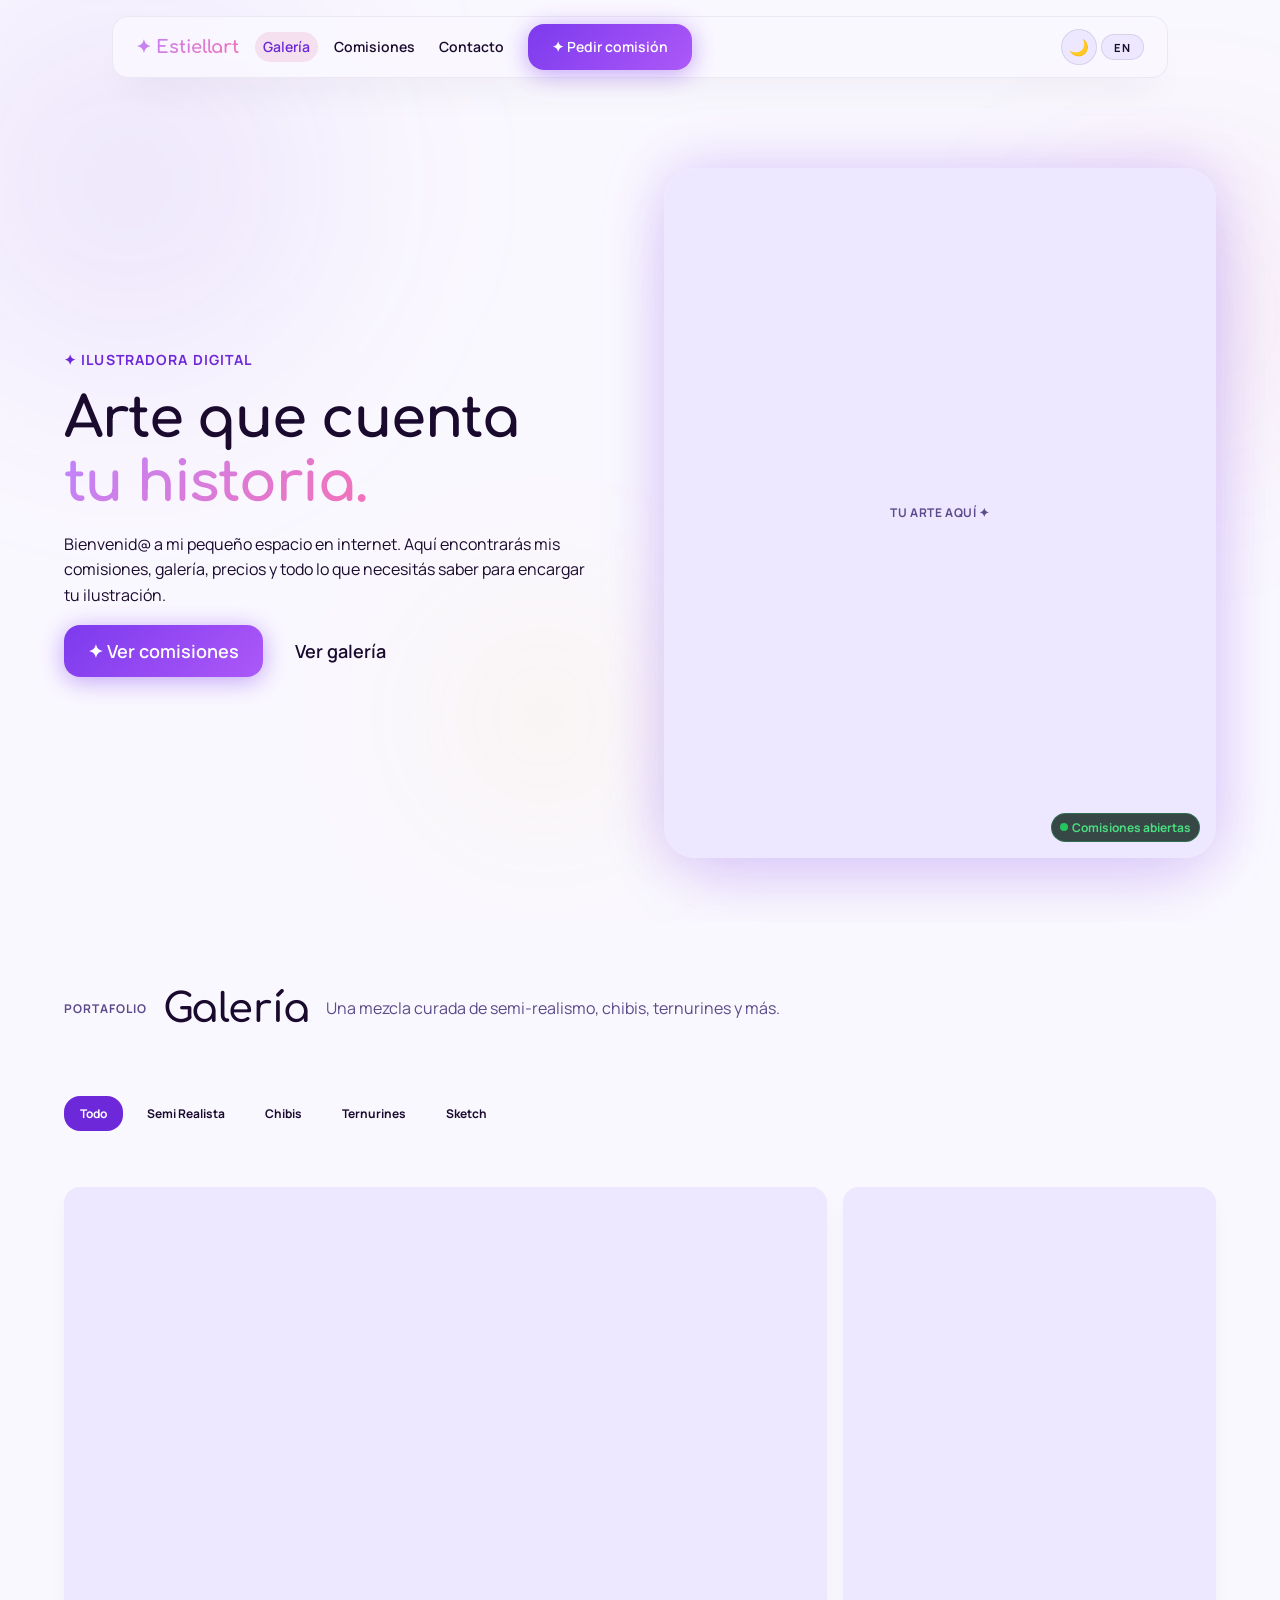
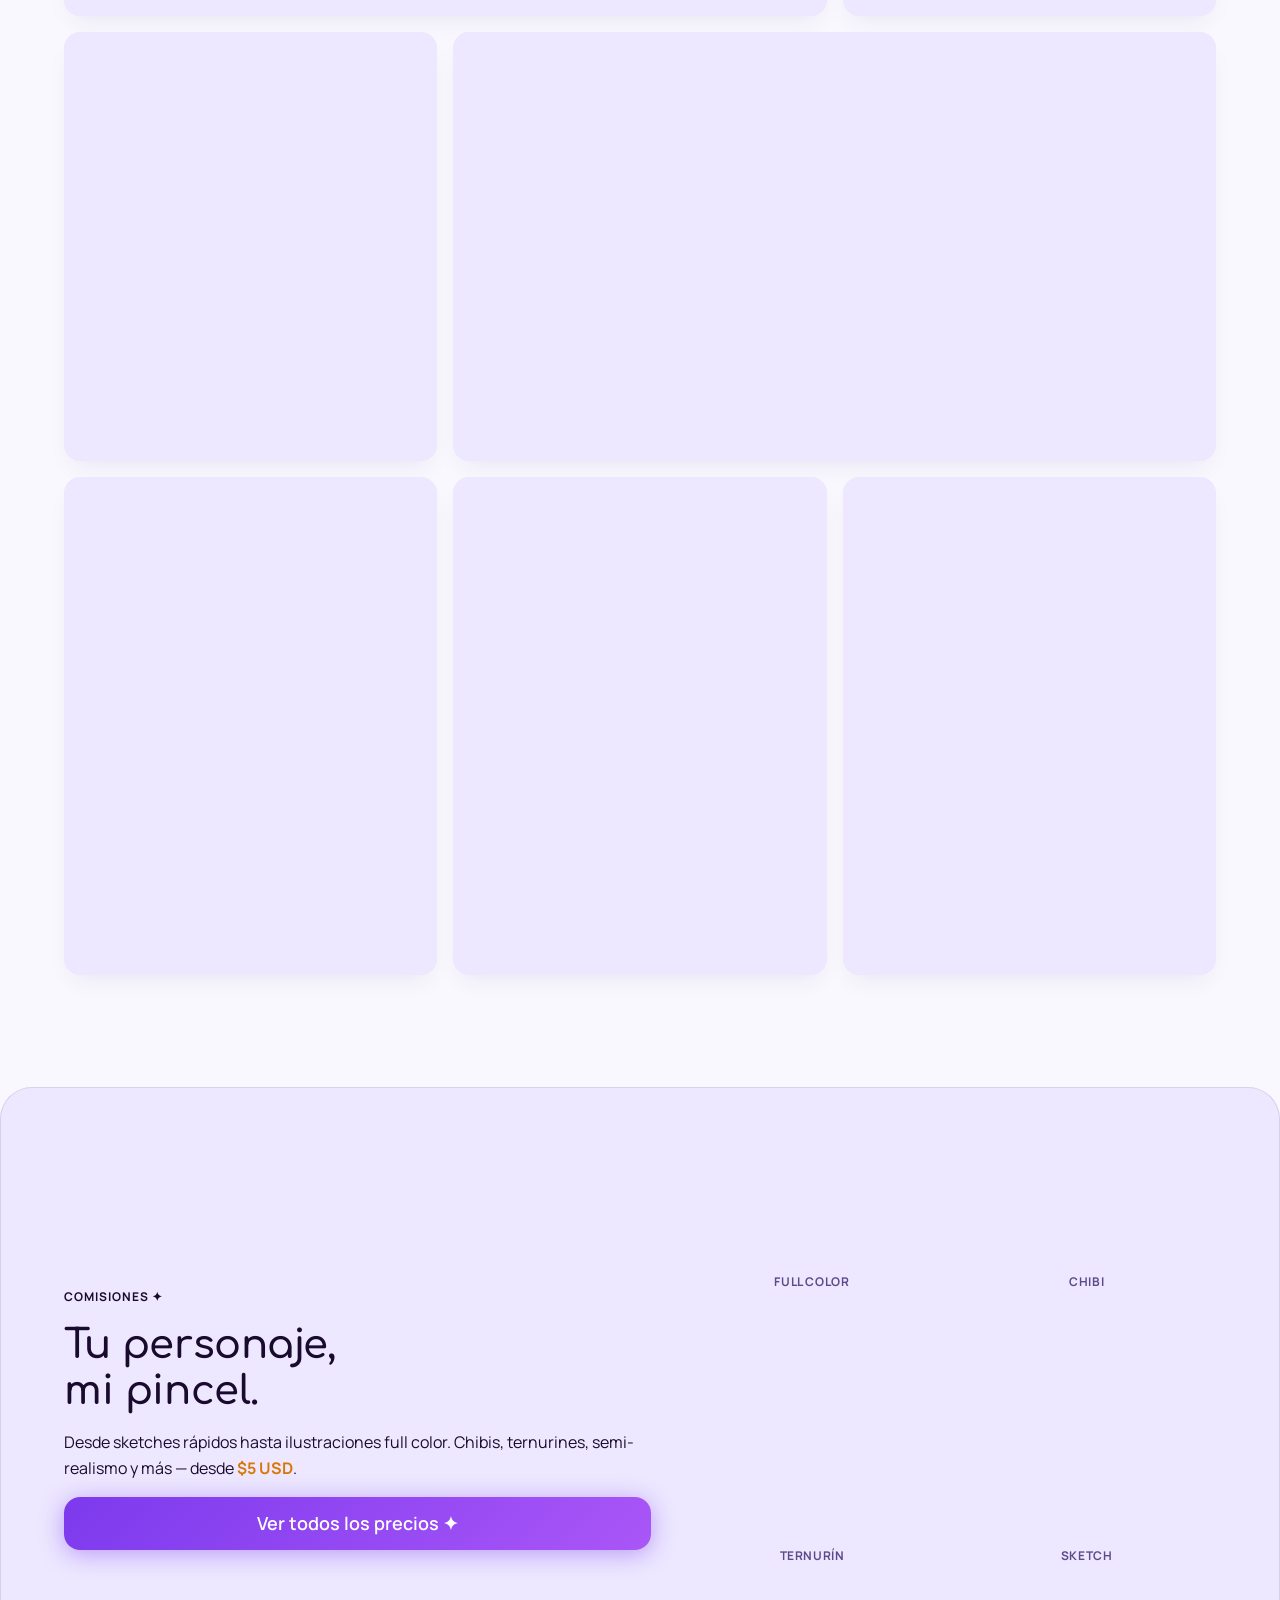
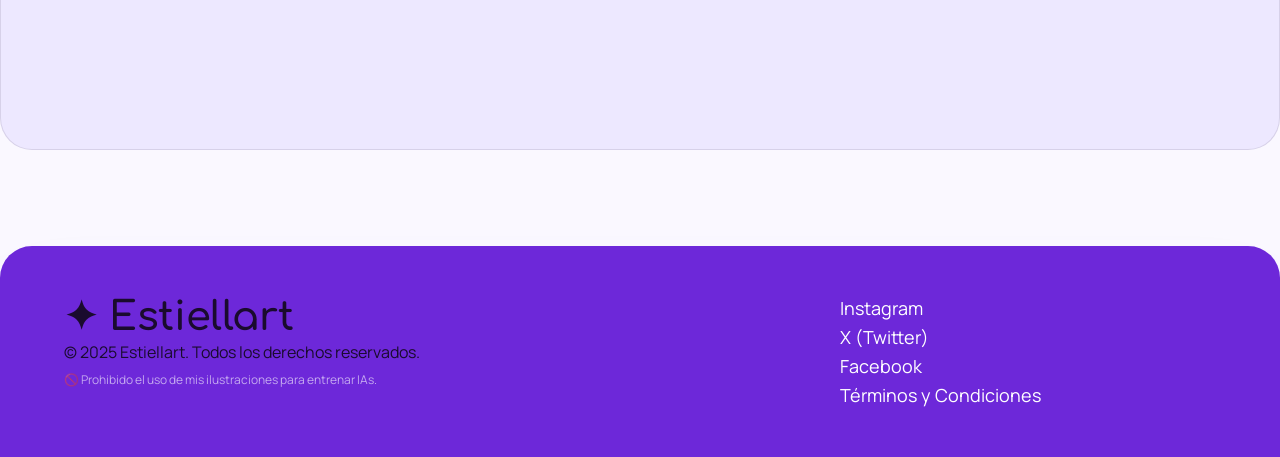
==== index.html @ 08a87c0f "feat: initial commit - Estiellart portfolio - Dark mode / Light mode con localStorage + prefers-colo" ====
<!DOCTYPE html>
<html lang="es">
  <head>
    <meta charset="UTF-8" />
    <meta name="viewport" content="width=device-width, initial-scale=1.0" />
    <title>Estiellart | Ilustradora Digital</title>
    <meta name="description" content="Bienvenid@ al espacio de Estiellart — ilustradora digital especializada en arte de personajes, chibis, ternurines y más. Comisiones abiertas." />

    <!-- Anti-flash: aplica el tema guardado antes de que cargue el CSS -->
    <script>
      (function () {
        var t = localStorage.getItem('estiellart-theme') ||
          (window.matchMedia('(prefers-color-scheme: dark)').matches ? 'dark' : 'light');
        document.documentElement.setAttribute('data-theme', t);
        document.documentElement.style.colorScheme = t;
      })();
    </script>

    <link rel="stylesheet" href="css/variables.css" />
    <link rel="stylesheet" href="css/base.css" />
    <link rel="stylesheet" href="css/layout.css" />
    <link rel="stylesheet" href="css/components.css" />
    <link rel="stylesheet" href="css/animations.css" />

    <script src="js/nav.js" defer></script>
    <script src="js/gallery.js" defer></script>
    <script src="js/main.js" defer></script>
    <script src="js/theme.js" defer></script>
    <script src="js/i18n.js" defer></script>
  </head>
  <body>
    <header>
      <nav class="nav" role="navigation" aria-label="Main navigation">
        <a class="nav__brand" href="index.html">✦ Estiellart</a>

        <div class="nav__links" id="nav-links">
          <a class="nav__link nav__link--active" href="index.html" data-page="gallery">Galería</a>
          <a class="nav__link" href="comisiones.html" data-page="commissions">Comisiones</a>
          <a class="nav__link" href="contacto.html" data-page="contact">Contacto</a>
        </div>

        <a class="nav__cta btn btn--commission" href="comisiones.html" id="nav-commission-cta">
          ✦ Pedir comisión
        </a>

        <div class="nav__controls">
          <button class="nav__icon-btn" id="theme-toggle" title="Toggle theme" type="button">
            <span id="theme-icon">☀️</span>
          </button>
          <button class="nav__lang-btn" id="lang-toggle" title="Switch language" type="button">
            <span id="lang-label">EN</span>
          </button>
        </div>

        <button
          class="nav__toggle"
          type="button"
          aria-label="Abrir menú de navegación"
          aria-expanded="false"
          aria-controls="nav-links"
          id="nav-toggle"
        >
          <span class="material-symbols-outlined" aria-hidden="true">menu</span>
        </button>
      </nav>
    </header>

    <main>
      <!-- =================== HERO =================== -->
      <section class="hero" aria-labelledby="hero-title">
        <!-- Orbes de fondo animados -->
        <div class="orb orb--primary" style="width: 50vw; height: 50vw; top: -15%; left: -15%;"></div>
        <div class="orb orb--secondary" style="width: 35vw; height: 35vw; top: 10%; right: -10%;"></div>
        <div class="orb orb--gold" style="width: 25vw; height: 25vw; bottom: 5%; left: 30%;"></div>

        <div class="container hero__container">
          <article class="hero__content reveal">
            <p class="label hero__eyebrow">✦ Ilustradora Digital</p>
            <h1 class="hero__title" id="hero-title">
              Arte que cuenta<br />
              <span class="hero__title--accent">tu historia.</span>
            </h1>
            <p class="hero__description">
              Bienvenid@ a mi pequeño espacio en internet. Aquí encontrarás
              mis comisiones, galería, precios y todo lo que necesitás saber
              para encargar tu ilustración.
            </p>
            <div class="hero__actions">
              <a class="btn btn--commission" href="comisiones.html" id="hero-commission-btn">
                ✦ Ver comisiones
              </a>
              <a class="btn btn--ghost" href="#gallery">Ver galería</a>
            </div>
          </article>

          <article class="hero__media reveal" aria-label="Arte destacado de Estiellart">
            <div class="hero__image-frame">
              <div class="placeholder hero__image" style="aspect-ratio: 4/5" id="hero-artwork-placeholder">
                <span class="placeholder__text">Tu arte aquí ✦</span>
              </div>
              <div class="hero__badge-status badge badge--open" aria-label="Comisiones abiertas">
                <span class="store-header__status-dot animate-pulse" aria-hidden="true"></span>
                <span id="hero-badge-text">Comisiones abiertas</span>
              </div>
            </div>
          </article>
        </div>
      </section>

      <!-- =================== GALLERY =================== -->
      <section class="gallery reveal" id="gallery" aria-labelledby="gallery-title">
        <div class="container gallery__container">
          <header class="gallery__header">
            <p class="label">Portafolio</p>
            <h2 class="gallery__title" id="gallery-title">Galería</h2>
            <p class="gallery__subtitle">
              Una mezcla curada de semi-realismo, chibis, ternurines y más.
            </p>
          </header>

          <!-- Filtros de categoría -->
          <div class="gallery__filters prints__filters" role="group" aria-label="Filtrar galería">
            <button class="filter-btn filter-btn--active" type="button" data-filter="all" id="filter-all">Todo</button>
            <button class="filter-btn" type="button" data-filter="semi-realista" id="filter-semi">Semi Realista</button>
            <button class="filter-btn" type="button" data-filter="chibi" id="filter-chibi">Chibis</button>
            <button class="filter-btn" type="button" data-filter="ternurines" id="filter-ternurines">Ternurines</button>
            <button class="filter-btn" type="button" data-filter="sketch" id="filter-sketch">Sketch</button>
          </div>

          <div class="gallery__grid" id="gallery-grid">
            <article class="gallery__item gallery__item--large" style="grid-column: span 8" data-category="semi-realista">
              <div class="placeholder gallery__media" style="aspect-ratio: 16/9" id="gallery-item-1"></div>
              <div class="gallery__overlay">
                <div>
                  <h3 class="gallery__overlay-title">Arte Semi-Realista</h3>
                  <p class="gallery__overlay-subtitle">Ilustración de personaje</p>
                </div>
              </div>
            </article>

            <article class="gallery__item gallery__item--small" style="grid-column: span 4" data-category="chibi">
              <div class="placeholder gallery__media" style="aspect-ratio: 1/1" id="gallery-item-2"></div>
              <div class="gallery__overlay">
                <div>
                  <h3 class="gallery__overlay-title">Chibi Full Color</h3>
                  <p class="gallery__overlay-subtitle">Diseño de personaje</p>
                </div>
              </div>
            </article>

            <article class="gallery__item gallery__item--small" style="grid-column: span 4" data-category="ternurines">
              <div class="placeholder gallery__media" style="aspect-ratio: 1/1" id="gallery-item-3"></div>
              <div class="gallery__overlay">
                <div>
                  <h3 class="gallery__overlay-title">Ternurin</h3>
                  <p class="gallery__overlay-subtitle">Diseño adorable</p>
                </div>
              </div>
            </article>

            <article class="gallery__item gallery__item--large" style="grid-column: span 8" data-category="semi-realista">
              <div class="placeholder gallery__media" style="aspect-ratio: 16/9" id="gallery-item-4"></div>
              <div class="gallery__overlay">
                <div>
                  <h3 class="gallery__overlay-title">Fan Art</h3>
                  <p class="gallery__overlay-subtitle">Ilustración de personaje</p>
                </div>
              </div>
            </article>

            <article class="gallery__item gallery__item--portrait" style="grid-column: span 4" data-category="sketch">
              <div class="placeholder gallery__media" style="aspect-ratio: 3/4" id="gallery-item-5"></div>
              <div class="gallery__overlay">
                <div>
                  <h3 class="gallery__overlay-title">Sketch Color</h3>
                  <p class="gallery__overlay-subtitle">Boceto artístico</p>
                </div>
              </div>
            </article>

            <article class="gallery__item gallery__item--square" style="grid-column: span 4" data-category="chibi">
              <div class="placeholder gallery__media" style="aspect-ratio: 1/1" id="gallery-item-6"></div>
              <div class="gallery__overlay">
                <div>
                  <h3 class="gallery__overlay-title">Chibi Simple Color</h3>
                  <p class="gallery__overlay-subtitle">Diseño de personaje</p>
                </div>
              </div>
            </article>

            <article class="gallery__item gallery__item--square" style="grid-column: span 4" data-category="ternurines">
              <div class="placeholder gallery__media" style="aspect-ratio: 1/1" id="gallery-item-7"></div>
              <div class="gallery__overlay">
                <div>
                  <h3 class="gallery__overlay-title">Ternurines</h3>
                  <p class="gallery__overlay-subtitle">Diseño de familia</p>
                </div>
              </div>
            </article>
          </div>
        </div>
      </section>

      <!-- =================== BENTO COMISIONES =================== -->
      <section class="shop-bento reveal" id="commissions-preview" aria-labelledby="commissions-bento-title">
        <div class="container shop-bento__container">
          <article class="shop-bento__content">
            <p class="label">Comisiones ✦</p>
            <h2 class="shop-bento__title" id="commissions-bento-title">
              Tu personaje,<br/>mi pincel.
            </h2>
            <p class="shop-bento__description">
              Desde sketches rápidos hasta ilustraciones full color.
              Chibis, ternurines, semi-realismo y más — desde <strong>$5 USD</strong>.
            </p>
            <a class="btn btn--commission" href="comisiones.html" id="bento-commission-btn">
              Ver todos los precios ✦
            </a>
          </article>

          <div class="shop-bento__grid" aria-label="Ejemplos de comisiones">
            <article class="shop-bento__item">
              <div class="placeholder shop-bento__media" style="aspect-ratio: 1/1">
                <span class="shop-bento__label">Full Color</span>
              </div>
            </article>
            <article class="shop-bento__item">
              <div class="placeholder shop-bento__media" style="aspect-ratio: 1/1">
                <span class="shop-bento__label">Chibi</span>
              </div>
            </article>
            <article class="shop-bento__item">
              <div class="placeholder shop-bento__media" style="aspect-ratio: 1/1">
                <span class="shop-bento__label">Ternurín</span>
              </div>
            </article>
            <article class="shop-bento__item">
              <div class="placeholder shop-bento__media" style="aspect-ratio: 1/1">
                <span class="shop-bento__label">Sketch</span>
              </div>
            </article>
          </div>
        </div>
      </section>
    </main>

    <footer class="footer">
      <div class="container footer__inner">
        <article class="footer__brand">
          <h2 class="footer__title">✦ Estiellart</h2>
          <p class="footer__copyright">© 2025 Estiellart. Todos los derechos reservados.</p>
          <p class="footer__anti-ai">
            🚫 Prohibido el uso de mis ilustraciones para entrenar IAs.
          </p>
        </article>

        <article class="footer__meta">
          <ul class="footer__socials" aria-label="Redes sociales">
            <li>
              <a class="footer__link" href="https://www.instagram.com/estiellart/" target="_blank" rel="noopener" aria-label="Instagram de Estiellart">
                Instagram
              </a>
            </li>
            <li>
              <a class="footer__link" href="https://x.com/estiellart" target="_blank" rel="noopener" aria-label="X / Twitter de Estiellart">
                X (Twitter)
              </a>
            </li>
            <li>
              <a class="footer__link" href="https://www.facebook.com/Estiellart/" target="_blank" rel="noopener" aria-label="Facebook de Estiellart">
                Facebook
              </a>
            </li>
          </ul>
          <a class="footer__link footer__link--privacy" href="contacto.html#tos">Términos y Condiciones</a>
        </article>
      </div>
    </footer>
  </body>
</html>
---- css/variables.css ----
:root {
  /* === FONTS === */
  --font-headline: 'Comfortaa', cursive;
  --font-body: 'Manrope', sans-serif;
  --font-label: 'Manrope', sans-serif;
  --font-icon: 'Material Symbols Outlined', sans-serif;

  /* === COLORS: Dark Artistic Palette === */
  /* Fondo principal: casi negro con tinte violeta */
  --color-background: #0d0a14;
  --color-surface: #120f1a;

  /* Superficie de tarjetas */
  --color-surface-variant: #1e1a2a;
  --color-surface-container-lowest: #181422;
  --color-surface-container-low: #1e1a2a;
  --color-surface-container: #251f35;
  --color-surface-container-high: #2d2640;
  --color-surface-container-highest: #36304d;

  /* Texto sobre el fondo oscuro */
  --color-on-surface: #ede8f7;
  --color-on-surface-variant: #a899c7;
  --color-on-primary: #ffffff;

  /* Acento primario: Rosa-Lavanda vibrante */
  --color-primary: #c084fc;
  --color-primary-container: #7c3aed;
  --color-primary-glow: rgba(124, 58, 237, 0.4);

  /* Acento secundario: Rosa hot */
  --color-secondary: #f472b6;
  --color-secondary-container: rgba(244, 114, 182, 0.15);
  --color-on-secondary: #ffffff;

  /* Acento terciario: Dorado/Amarillo */
  --color-tertiary: #fbbf24;
  --color-tertiary-fixed: #fbbf24;
  --color-tertiary-fixed-dim: #f59e0b;
  --color-on-tertiary-container: #451a03;

  /* Estado: Error y Éxito */
  --color-error: #f87171;
  --color-success-700: #4ade80;
  --color-success-500: #22c55e;
  --color-success-100: #dcfce7;

  /* Outline */
  --color-outline-variant: rgba(255, 255, 255, 0.08);
  --color-outline-soft: rgba(255, 255, 255, 0.06);

  /* Glassmorphism: fondo del nav */
  --color-glass-nav: rgba(13, 10, 20, 0.75);
  --color-overlay-dark: rgba(13, 10, 20, 0.7);

  /* === SHAPE === */
  --radius-squircle: 16px;
  --radius-squircle-lg: 32px;
  --radius-pill: 9999px;

  /* === SHADOWS (glow-based para dark mode) === */
  --shadow-hero: 0 40px 80px -20px rgba(124, 58, 237, 0.3);
  --shadow-card: 0 12px 24px -8px rgba(0, 0, 0, 0.5);
  --shadow-nav: 0 24px 40px -15px rgba(0, 0, 0, 0.4);
  --shadow-form: 0 32px 64px -20px rgba(0, 0, 0, 0.3);
  --shadow-hover: 0 20px 40px -12px rgba(124, 58, 237, 0.25);
  --shadow-glow-primary: 0 0 40px rgba(192, 132, 252, 0.2);
  --shadow-glow-secondary: 0 0 40px rgba(244, 114, 182, 0.2);

  /* === SPACING === */
  --space-2xs: 0.125rem;
  --space-xs: 0.25rem;
  --space-sm: 0.5rem;
  --space-md: 1rem;
  --space-lg: 1.5rem;
  --space-xl: 2rem;
  --space-2xl: 3rem;
  --space-3xl: 4rem;
  --space-4xl: 6rem;

  /* === TYPOGRAPHY SCALE === */
  --text-xs: 0.75rem;
  --text-sm: 0.875rem;
  --text-md: 1rem;
  --text-lg: 1.125rem;
  --text-xl: 1.375rem;
  --text-2xl: clamp(1.75rem, 1.3rem + 2vw, 2.5rem);
  --text-3xl: clamp(2.25rem, 1.6rem + 3vw, 3.5rem);

  /* === LAYOUT === */
  --container-max: 72rem;
  --container-padding: var(--space-md);
  --nav-offset-top: var(--space-md);
  --nav-z-index: 1000;

  /* === TRANSITIONS === */
  --transition-tonal: background-color 0.3s ease, color 0.3s ease;
  --transition-hover: transform 0.3s ease, box-shadow 0.3s ease;
  --transition-image: transform 0.5s ease;
  --transition-overlay: opacity 0.3s ease;
  --transition-fast: 0.2s ease;

  /* === GRADIENTS === */
  --gradient-hero: linear-gradient(135deg, #0d0a14 0%, #1a0b2e 50%, #0d0a14 100%);
  --gradient-card-overlay: linear-gradient(to top, rgba(13, 10, 20, 0.95) 0%, rgba(13, 10, 20, 0.4) 60%, transparent 100%);
  --gradient-accent: linear-gradient(135deg, #c084fc, #f472b6);
  --gradient-gold: linear-gradient(135deg, #fbbf24, #f59e0b);
  --gradient-cta: linear-gradient(135deg, #7c3aed 0%, #a855f7 50%, #c084fc 100%);
}

/* ============================================================
   TEMA CLARO
   ============================================================ */
[data-theme="light"] {
  color-scheme: light;

  --color-background:                  #faf8ff;
  --color-surface:                     #f3f0ff;
  --color-surface-variant:             #e8e0ff;
  --color-surface-container-lowest:    #ffffff;
  --color-surface-container-low:       #f5f2ff;
  --color-surface-container:           #ede8ff;
  --color-surface-container-high:      #e3dcff;
  --color-surface-container-highest:   #d8ceff;

  --color-on-surface:         #1a0b2e;
  --color-on-surface-variant: #5c4a8a;
  --color-on-primary:         #ffffff;
  --color-on-secondary:       #ffffff;

  --color-primary:           #6d28d9;
  --color-primary-container: #6d28d9;
  --color-primary-glow:      rgba(109, 40, 217, 0.15);
  --color-secondary:         #be185d;
  --color-secondary-container: rgba(190, 24, 93, 0.1);
  --color-tertiary:          #d97706;
  --color-tertiary-fixed:    rgba(217, 119, 6, 0.15);

  --color-glass-nav:      rgba(250, 248, 255, 0.88);
  --color-overlay-dark:   rgba(26, 11, 46, 0.55);
  --color-outline-variant: rgba(26, 11, 46, 0.1);
  --color-outline-soft:    rgba(26, 11, 46, 0.06);

  --shadow-hero:  0 40px 80px -20px rgba(109, 40, 217, 0.12);
  --shadow-card:  0 12px 24px -8px rgba(26, 11, 46, 0.08);
  --shadow-nav:   0 24px 40px -15px rgba(26, 11, 46, 0.06);
  --shadow-form:  0 32px 64px -20px rgba(26, 11, 46, 0.05);
  --shadow-hover: 0 20px 40px -12px rgba(109, 40, 217, 0.15);
  --shadow-glow-primary:   0 0 40px rgba(109, 40, 217, 0.12);
  --shadow-glow-secondary: 0 0 40px rgba(190, 24, 93, 0.08);

  --gradient-hero: linear-gradient(135deg, #faf8ff 0%, #f0e8ff 50%, #faf8ff 100%);
  --gradient-card-overlay: linear-gradient(to top, rgba(26, 11, 46, 0.92) 0%, rgba(26, 11, 46, 0.35) 60%, transparent 100%);
}

/* Orbes más sutiles en modo claro */
[data-theme="light"] .orb--primary {
  background: radial-gradient(circle, rgba(109, 40, 217, 0.1) 0%, transparent 70%);
}
[data-theme="light"] .orb--secondary {
  background: radial-gradient(circle, rgba(190, 24, 93, 0.08) 0%, transparent 70%);
}
[data-theme="light"] .orb--gold {
  background: radial-gradient(circle, rgba(251, 191, 36, 0.1) 0%, transparent 70%);
}
---- css/base.css ----
@import url('https://fonts.googleapis.com/css2?family=Comfortaa:wght@300;400;500;600;700&family=Manrope:wght@200;300;400;500;600;700;800&display=swap');
@import url('https://fonts.googleapis.com/css2?family=Material+Symbols+Outlined:opsz,wght,FILL,GRAD@24,300,0,0&display=swap');

/* === RESET === */
*,
*::before,
*::after {
  box-sizing: border-box;
}

* {
  margin: 0;
}

html {
  -webkit-text-size-adjust: 100%;
  color-scheme: light;
}

body {
  min-height: 100vh;
  background: var(--color-background);
  color: var(--color-on-surface);
  font-family: var(--font-body);
  font-size: var(--text-md);
  line-height: 1.6;
  text-rendering: optimizeLegibility;
  -webkit-font-smoothing: antialiased;
}

img,
picture,
video,
canvas,
svg {
  display: block;
  max-width: 100%;
}

input,
button,
textarea,
select {
  font: inherit;
  color: inherit;
}

button {
  border: 0;
  background: transparent;
  cursor: pointer;
}

a {
  color: inherit;
  text-decoration: none;
  transition: var(--transition-tonal);
}

ul,
ol {
  list-style: none;
  padding: 0;
}

/* === TYPOGRAPHY === */
h1,
h2,
h3,
h4,
h5,
h6 {
  font-family: var(--font-headline);
  color: var(--color-on-surface);
  line-height: 1.15;
  text-wrap: balance;
}

h1 {
  font-size: var(--text-3xl);
  font-weight: 700;
  letter-spacing: -0.02em;
}

h2 {
  font-size: var(--text-2xl);
  font-weight: 600;
  letter-spacing: -0.01em;
}

h3 {
  font-size: clamp(1.5rem, 1.2rem + 1.5vw, 2rem);
  font-weight: 600;
}

h4 {
  font-size: clamp(1.25rem, 1.05rem + 1vw, 1.5rem);
  font-weight: 600;
}

h5 {
  font-size: var(--text-lg);
  font-weight: 600;
}

h6 {
  font-size: var(--text-md);
  font-weight: 600;
}

p {
  font-family: var(--font-body);
  font-size: var(--text-md);
  font-weight: 400;
  color: var(--color-on-surface);
  text-wrap: pretty;
}

.label {
  display: inline-block;
  font-family: var(--font-label);
  font-size: var(--text-xs);
  font-weight: 700;
  letter-spacing: 0.08em;
  text-transform: uppercase;
  color: var(--color-on-surface-variant);
}

.material-symbols-outlined {
  font-family: var(--font-icon);
  font-weight: 300;
  font-style: normal;
  font-size: 1.5rem;
  line-height: 1;
  display: inline-block;
  letter-spacing: normal;
  text-transform: none;
  white-space: nowrap;
  word-wrap: normal;
  direction: ltr;
  -webkit-font-smoothing: antialiased;
}

@media (min-width: 768px) {
  body {
    font-size: var(--text-lg);
  }
}
---- css/layout.css ----
/* === GLOBAL LAYOUT WRAPPERS === */
.container {
  width: min(100% - (var(--container-padding) * 2), var(--container-max));
  margin-inline: auto;
}

/* === NAVIGATION === */
.nav {
  position: fixed;
  top: var(--nav-offset-top);
  left: 50%;
  transform: translateX(-50%);
  z-index: var(--nav-z-index);
  width: min(100% - (var(--space-md) * 2), 66rem);
  display: flex;
  align-items: center;
  justify-content: space-between;
  gap: var(--space-md);
  padding: var(--space-sm) var(--space-md);
  border-radius: var(--radius-squircle);
  background: var(--color-glass-nav);
  backdrop-filter: blur(24px);
  -webkit-backdrop-filter: blur(24px);
  box-shadow: var(--shadow-nav), inset 0 0 0 1px var(--color-outline-soft);
  transition: var(--transition-tonal), var(--transition-hover);
}

.nav__brand {
  font-family: var(--font-headline);
  font-weight: 700;
  font-size: var(--text-md);
  color: var(--color-primary-container);
  white-space: nowrap;
}

.nav__links {
  display: none;
  align-items: center;
  gap: var(--space-sm);
}

.nav__link {
  padding: var(--space-xs) var(--space-sm);
  border-radius: var(--radius-pill);
  font-family: var(--font-body);
  font-weight: 600;
  font-size: var(--text-sm);
  color: var(--color-on-surface);
  transition: var(--transition-tonal);
}

.nav__link:hover {
  background: var(--color-surface-container-low);
  color: var(--color-primary-container);
}

.nav__link--active {
  background: var(--color-secondary-container);
  color: var(--color-primary);
}

.nav__cta {
  display: none;
}

.nav__toggle {
  display: inline-flex;
  align-items: center;
  justify-content: center;
  width: 2.5rem;
  height: 2.5rem;
  border-radius: var(--radius-squircle);
  background: var(--color-surface-container-low);
  color: var(--color-primary-container);
  box-shadow: var(--shadow-card);
  transition: var(--transition-hover), var(--transition-tonal);
}

.nav__toggle:hover {
  transform: translateY(-1px);
  background: var(--color-surface-container);
}

/* Mobile dropdown state (handled by JS later) */
.nav__links--open {
  position: absolute;
  top: calc(100% + var(--space-sm));
  left: 0;
  right: 0;
  display: grid;
  gap: var(--space-xs);
  padding: var(--space-sm);
  border-radius: var(--radius-squircle);
  background: var(--color-glass-nav);
  backdrop-filter: blur(24px);
  -webkit-backdrop-filter: blur(24px);
  box-shadow: var(--shadow-nav), inset 0 0 0 1px var(--color-outline-soft);
}

/* === FOOTER === */
.footer {
  margin-top: var(--space-4xl);
  padding-block: var(--space-2xl);
  background: var(--color-primary-container);
  color: var(--color-on-primary);
  border-radius: var(--radius-squircle-lg) var(--radius-squircle-lg) 0 0;
  box-shadow: var(--shadow-hero);
}

.footer__inner {
  display: grid;
  gap: var(--space-lg);
}

.footer a {
  color: var(--color-on-primary);
}

.footer a:hover {
  color: var(--color-tertiary-fixed);
}

/* === BREAKPOINT: 768px and below === */
@media (max-width: 768px) {
  .gallery__grid {
    grid-template-columns: 1fr;
  }

  .gallery__item--large,
  .gallery__item--small,
  .gallery__item--portrait,
  .gallery__item--square {
    grid-column: span 1;
  }

  .tiers,
  .tiers__grid {
    grid-template-columns: 1fr;
  }

  .bento,
  .process__grid {
    grid-template-columns: 1fr;
  }

  .bento__item:nth-child(even),
  .process__step:nth-child(even),
  .process__step--offset,
  .mt-8 {
    margin-top: 0;
  }

  .contact-grid,
  .contact__layout {
    grid-template-columns: 1fr;
  }

  .prints-grid,
  .prints__grid {
    grid-template-columns: repeat(2, 1fr);
  }

  .hero__container {
    flex-direction: column;
    text-align: center;
  }

  .hero__actions {
    justify-content: center;
  }

  .nav {
    position: fixed;
  }

  .nav__links {
    display: none;
    flex-direction: column;
    align-items: stretch;
    position: absolute;
    top: calc(100% + var(--space-sm));
    left: 0;
    right: 0;
    background: color-mix(in srgb, var(--color-surface-container-lowest) 95%, transparent);
    backdrop-filter: blur(24px);
    -webkit-backdrop-filter: blur(24px);
    padding: var(--space-sm);
    border-radius: var(--radius-squircle);
    box-shadow: var(--shadow-nav), inset 0 0 0 1px var(--color-outline-soft);
    gap: var(--space-xs);
  }

  .nav__links--open {
    display: flex;
  }

  .nav__cta {
    display: none;
  }

  .nav__toggle {
    display: flex;
  }
}

/* === BREAKPOINT: 768px (mobile-first) === */
@media (min-width: 768px) {
  .container {
    width: min(100% - (var(--space-xl) * 2), var(--container-max));
  }

  .nav {
    padding: var(--space-sm) var(--space-lg);
  }

  .nav__links {
    display: flex;
  }

  .nav__cta {
    display: inline-flex;
    align-items: center;
    justify-content: center;
    padding: var(--space-xs) var(--space-md);
    border-radius: var(--radius-squircle);
    background: var(--color-primary-container);
    color: var(--color-on-primary);
    font-family: var(--font-body);
    font-weight: 600;
    font-size: var(--text-sm);
    box-shadow: var(--shadow-card);
    transition: var(--transition-hover), var(--transition-tonal);
  }

  .nav__cta:hover {
    transform: translateY(-2px);
    box-shadow: var(--shadow-hover);
  }

  .nav__toggle {
    display: none;
  }

  .footer__inner {
    grid-template-columns: 2fr 1fr;
    align-items: start;
  }
}

/* ============================================================
   NAV CONTROLS (theme + lang toggles)
   ============================================================ */
.nav__controls {
  display: flex;
  align-items: center;
  gap: var(--space-xs);
  margin-left: auto;
}

.nav__icon-btn,
.nav__lang-btn {
  display: inline-flex;
  align-items: center;
  justify-content: center;
  border: 1px solid var(--color-outline-variant);
  border-radius: var(--radius-pill);
  background: var(--color-surface-container);
  color: var(--color-on-surface);
  cursor: pointer;
  font-family: var(--font-label);
  font-weight: 700;
  line-height: 1;
  transition: var(--transition-tonal), var(--transition-hover);
}

.nav__icon-btn {
  width: 2.25rem;
  height: 2.25rem;
  font-size: 1rem;
}

.nav__lang-btn {
  padding: 0.4rem 0.75rem;
  font-size: 0.7rem;
  letter-spacing: 0.08em;
  text-transform: uppercase;
}

.nav__icon-btn:hover,
.nav__lang-btn:hover {
  background: var(--color-surface-container-high);
  transform: translateY(-1px);
  box-shadow: var(--shadow-card);
}

/* ============================================================
   TRANSICIÓN GLOBAL DE TEMA
   Anima el cambio de colores al alternar dark/light
   ============================================================ */
html {
  transition: background-color 0.3s ease, color 0.3s ease;
}

*, *::before, *::after {
  transition-property: background-color, border-color, color, box-shadow;
  transition-duration: 0.25s;
  transition-timing-function: ease;
}

/* Excepción: animaciones propias no deben verse afectadas */
.orb,
.animate-pulse,
[class*="gallery__item"],
.btn--commission {
  transition: unset;
}

.gallery__item {
  transition: transform 0.4s cubic-bezier(0.22, 1, 0.36, 1),
              box-shadow 0.4s cubic-bezier(0.22, 1, 0.36, 1);
}

.btn--commission {
  background: var(--gradient-cta);
  background-size: 200% auto;
  color: white;
  animation: btn-shine 4s linear infinite;
  transition: transform 0.3s ease, box-shadow 0.3s ease;
}
---- css/components.css ----
/* === GENERIC SECTION SPACING === */
main > section {
  padding-block: var(--space-3xl);
}

/* === SECTION HEADERS === */
.section-header,
.gallery__header,
.tiers__header,
.process__header,
.prints__header {
  margin-bottom: var(--space-xl);
  display: flex;
  align-items: center;
  gap: var(--space-md);
  flex-wrap: wrap;
}

.section-divider {
  flex-grow: 1;
  height: 2px;
  background: var(--color-surface-container-highest);
}

/* === DECORATIVE CIRCLES === */
.deco-circle,
.hero__deco-circle {
  position: absolute;
  border-radius: 50%;
  filter: blur(96px);
  pointer-events: none;
  z-index: -1;
}

.deco-circle--primary,
.hero__deco-circle {
  background: var(--color-primary-container);
}

.deco-circle--secondary {
  background: var(--color-secondary);
}

.deco-circle--tertiary {
  background: var(--color-tertiary-fixed);
}

/* === CARD === */
.card,
.tier,
.tier-card,
.contact-form,
.contact__form-card,
.sidebar-card,
.contact-details,
.contact-socials,
.process__step {
  border-radius: var(--radius-squircle);
  background: var(--color-surface-container-low);
  box-shadow: var(--shadow-card), inset 0 0 0 1px var(--color-outline-soft);
  transition: var(--transition-hover), var(--transition-tonal);
}

.card:hover,
.tier:hover,
.tier-card:hover,
.process__step:hover {
  box-shadow: var(--shadow-hover), inset 0 0 0 1px var(--color-outline-soft);
  transform: translateY(-4px);
}

.card__image-wrapper,
.tier__image-wrapper,
.tier-card__image-wrapper,
.featured-image,
.contact-featured {
  overflow: hidden;
  position: relative;
}

.card__image,
.tier__image,
.tier-card__image,
.shop-item__image {
  width: 100%;
  height: 100%;
  object-fit: cover;
  transition: var(--transition-image);
}

.card__overlay,
.gallery__overlay,
.shop-item__overlay {
  position: absolute;
  inset: 0;
  background: linear-gradient(
    to top,
    color-mix(in srgb, var(--color-primary-container) 60%, transparent),
    transparent
  );
  opacity: 0;
  display: flex;
  align-items: flex-end;
  padding: var(--space-md);
  transition: var(--transition-overlay);
}

.card:hover .card__image {
  transform: scale(1.05);
}

.card:hover .card__overlay {
  opacity: 1;
}

.card__title,
.gallery__overlay-title {
  color: var(--color-on-primary);
  font-family: var(--font-headline);
  font-weight: 700;
}

.card__subtitle,
.gallery__overlay-subtitle {
  color: color-mix(in srgb, var(--color-on-primary) 80%, transparent);
  font-size: var(--text-sm);
}

/* === BUTTONS === */
.btn {
  display: inline-flex;
  align-items: center;
  justify-content: center;
  gap: var(--space-sm);
  padding: 0.75rem 1.5rem;
  border: none;
  border-radius: var(--radius-squircle);
  font-family: var(--font-body);
  font-weight: 600;
  cursor: pointer;
  transition: var(--transition-hover), var(--transition-tonal);
}

.btn--primary {
  background: var(--color-primary-container);
  color: var(--color-on-primary);
}

.btn--accent {
  background: var(--color-tertiary-fixed);
  color: var(--color-on-surface);
}

.btn--ghost {
  background: transparent;
  color: var(--color-on-surface);
}

.btn--ghost:hover {
  text-decoration: underline;
  text-decoration-color: var(--color-tertiary-fixed-dim);
  text-underline-offset: 0.2em;
}

.btn:active {
  transform: scale(0.95);
}

/* Fix: .btn overrides .nav__cta display on mobile */
@media (max-width: 768px) {
  .nav__cta.btn,
  .nav__cta {
    display: none !important;
  }
}

@media (min-width: 768px) {
  .nav__cta.btn,
  .nav__cta {
    display: inline-flex !important;
  }
}

.btn--full,
.form__submit {
  width: 100%;
  justify-content: center;
}

.btn--success {
  background: var(--color-success-500);
  color: var(--color-on-primary);
}

/* === HERO / HOME === */
.hero {
  padding-top: calc(var(--space-4xl) + 4.5rem);
}

.hero__container {
  display: flex;
  align-items: center;
  gap: var(--space-2xl);
}

.hero__content {
  flex: 1;
  display: flex;
  flex-direction: column;
  gap: var(--space-md);
}

.hero__title--accent,
.store-header__title--accent,
.contact-header__title--accent {
  color: var(--color-secondary);
}

.hero__actions {
  display: flex;
  flex-wrap: wrap;
  gap: var(--space-sm);
}

.hero__media {
  flex: 1;
  min-width: 0;
  position: relative;
}

.hero__image {
  border-radius: var(--radius-squircle-lg);
  box-shadow: var(--shadow-hero), inset 0 0 0 1px var(--color-outline-soft);
  background: var(--color-surface-container-high);
}

.hero__deco-circle {
  width: 12rem;
  height: 12rem;
  right: -2rem;
  bottom: -2rem;
  opacity: 0.35;
}

/* === GALLERY === */
.gallery__container,
.shop-bento__container,
.tiers__container,
.process__container,
.prints__container,
.contact__container,
.store-header__container,
.contact-header__container {
  display: grid;
  gap: var(--space-xl);
}

.gallery__grid {
  display: grid;
  grid-template-columns: repeat(12, minmax(0, 1fr));
  gap: var(--space-md);
}

.gallery__item--large {
  grid-column: span 8;
}

.gallery__item--small,
.gallery__item--portrait,
.gallery__item--square {
  grid-column: span 4;
}

@media (max-width: 768px) {
  .gallery__grid {
    grid-template-columns: 1fr;
  }

  .gallery__item--large,
  .gallery__item--small,
  .gallery__item--portrait,
  .gallery__item--square {
    grid-column: span 1;
  }
}

.gallery__item {
  position: relative;
  border-radius: var(--radius-squircle);
  overflow: hidden;
  box-shadow: var(--shadow-card), inset 0 0 0 1px var(--color-outline-soft);
}

.gallery__media {
  width: 100%;
  height: 100%;
}

.gallery__item:hover .gallery__overlay {
  opacity: 1;
}

/* === SHOP BENTO / PROCESS (BENTO) === */
.shop-bento {
  background: var(--color-primary-container);
  color: var(--color-on-primary);
  border-radius: var(--radius-squircle-lg);
  margin-top: var(--space-2xl);
}

.shop-bento .label,
.shop-bento__title,
.shop-bento__description {
  color: var(--color-on-primary);
}

.shop-bento__container {
  grid-template-columns: 1.1fr 1fr;
  align-items: center;
}

.shop-bento__content {
  display: grid;
  gap: var(--space-md);
}

.shop-bento__grid,
.bento,
.process__grid {
  display: grid;
  grid-template-columns: repeat(2, minmax(0, 1fr));
  gap: var(--space-md);
}

.shop-bento__item,
.bento__item,
.process__step {
  border-radius: var(--radius-squircle);
  overflow: hidden;
}

.shop-bento__media {
  border-radius: inherit;
  background: color-mix(in srgb, var(--color-on-primary) 8%, transparent);
}

.bento__item:nth-child(even),
.process__step--offset,
.mt-8 {
  margin-top: var(--space-lg);
}

/* === TIERS === */
.tiers__grid {
  display: grid;
  grid-template-columns: repeat(3, minmax(0, 1fr));
  gap: var(--space-md);
}

.tier,
.tier-card {
  position: relative;
  padding: var(--space-md);
}

.tier--popular,
.tier-card--popular {
  position: relative;
}

.tier__badge,
.tier-card__badge {
  position: absolute;
  top: var(--space-sm);
  right: var(--space-sm);
  z-index: 2;
  background: var(--color-secondary);
  color: var(--color-on-secondary);
  border-radius: var(--radius-pill);
  padding: var(--space-xs) var(--space-sm);
  font-family: var(--font-label);
  font-size: var(--text-xs);
  font-weight: 700;
}

.tier__image-wrapper,
.tier-card__image,
.tier-card__image-wrapper {
  aspect-ratio: 1 / 1;
  border-radius: var(--radius-squircle);
  background: var(--color-surface-container-high);
}

.tier:hover .tier__image,
.tier-card:hover .tier-card__image {
  transform: scale(1.05);
}

.tier__content,
.tier-card {
  display: flex;
  flex-direction: column;
  gap: var(--space-sm);
}

.tier__name,
.tier-card__title {
  font-family: var(--font-headline);
  font-size: var(--text-xl);
  font-weight: 600;
}

.tier__price,
.tier-card__price {
  display: inline-flex;
  width: fit-content;
  padding: var(--space-xs) var(--space-sm);
  border-radius: var(--radius-squircle);
  background: color-mix(in srgb, var(--color-tertiary-fixed) 15%, transparent);
  color: var(--color-on-tertiary-container);
  font-weight: 700;
}

.tier__description,
.tier-card__description,
.process__step-description,
.store-header__description,
.contact-header__description,
.gallery__subtitle {
  color: var(--color-on-surface-variant);
}

/* === BADGES === */
.badge,
.store-header__status {
  display: inline-flex;
  align-items: center;
  justify-content: center;
  gap: var(--space-xs);
  padding: var(--space-xs) var(--space-sm);
  border-radius: var(--radius-pill);
  font-family: var(--font-label);
  font-size: var(--text-xs);
  font-weight: 700;
  background: var(--color-surface-container);
  color: var(--color-on-surface);
}

.badge--green,
.store-header__status {
  background: color-mix(in srgb, var(--color-success-500) 10%, transparent);
  color: var(--color-success-700);
}

.badge--green::before,
.store-header__status-dot {
  content: '';
  width: 8px;
  height: 8px;
  border-radius: 50%;
  background: var(--color-success-500);
  display: inline-block;
}

/* === FORMS === */
.form {
  display: grid;
  gap: var(--space-sm);
}

.form__group {
  margin-bottom: var(--space-sm);
  display: flex;
  flex-direction: column;
  gap: var(--space-xs);
}

.form__error {
  display: none;
  min-height: 1.25rem;
  color: var(--color-error);
  font-size: var(--text-sm);
}

.form__error--visible {
  display: block;
}

.input,
.select,
.textarea {
  width: 100%;
  padding: 0.875rem 1rem;
  border: none;
  border-radius: var(--radius-squircle);
  background: var(--color-surface-container-lowest);
  box-shadow: inset 0 0 0 1px var(--color-outline-soft);
  font-family: var(--font-body);
  color: var(--color-on-surface);
  transition: var(--transition-tonal), var(--transition-hover);
}

.textarea {
  resize: vertical;
}

.input:focus,
.select:focus,
.textarea:focus {
  outline: none;
  box-shadow:
    inset 0 0 0 1px var(--color-secondary),
    0 0 0 4px color-mix(in srgb, var(--color-secondary-container) 40%, transparent);
}

.input--error {
  box-shadow: inset 0 0 0 1px var(--color-error);
}

/* === FILTER BUTTONS === */
.filter-btn {
  padding: var(--space-sm) var(--space-md);
  border: none;
  border-radius: var(--radius-squircle);
  background: transparent;
  font-family: var(--font-label);
  font-size: var(--text-xs);
  font-weight: 700;
  cursor: pointer;
  transition: var(--transition-tonal), var(--transition-hover);
}

.filter-btn--active {
  background: var(--color-primary-container);
  color: var(--color-on-primary);
}

.filter-btn:hover {
  background: var(--color-surface-container-high);
}

.prints__filters {
  display: flex;
  flex-wrap: wrap;
  gap: var(--space-sm);
}

/* === SHOP ITEMS === */
.prints__grid,
.prints-grid {
  display: grid;
  grid-template-columns: repeat(4, minmax(0, 1fr));
  gap: var(--space-md);
}

.shop-item {
  position: relative;
  aspect-ratio: 3 / 4;
  overflow: hidden;
  border-radius: var(--radius-squircle);
  background: var(--color-surface-container-low);
  box-shadow: var(--shadow-card), inset 0 0 0 1px var(--color-outline-soft);
  transition: var(--transition-hover), var(--transition-tonal);
}

.shop-item:hover {
  transform: translateY(-4px);
  box-shadow: var(--shadow-hover), inset 0 0 0 1px var(--color-outline-soft);
}

.shop-item__content {
  position: absolute;
  left: var(--space-sm);
  right: var(--space-sm);
  bottom: var(--space-sm);
  z-index: 2;
  display: grid;
  gap: var(--space-xs);
}

.shop-item__overlay {
  position: absolute;
  inset: 0;
  background: color-mix(in srgb, var(--color-primary) 40%, transparent);
  opacity: 0;
  display: flex;
  align-items: center;
  justify-content: center;
  transition: var(--transition-overlay);
}

.shop-item:hover .shop-item__overlay {
  opacity: 1;
}

.shop-item__title,
.shop-item__price {
  color: var(--color-on-primary);
  text-shadow: 0 2px 8px color-mix(in srgb, var(--color-primary) 45%, transparent);
}

.shop-item__price {
  font-family: var(--font-headline);
  font-weight: 700;
}

.shop-item__icon {
  position: absolute;
  top: var(--space-sm);
  right: var(--space-sm);
  z-index: 2;
  width: 2.25rem;
  height: 2.25rem;
  border-radius: var(--radius-pill);
  display: inline-flex;
  align-items: center;
  justify-content: center;
  background: color-mix(in srgb, var(--color-on-primary) 90%, transparent);
  color: var(--color-primary-container);
}

.shop-item--hidden {
  display: none;
}

/* === PLACEHOLDER === */
.placeholder {
  display: flex;
  align-items: center;
  justify-content: center;
  border-radius: var(--radius-squircle);
  background: var(--color-surface-container-high);
  color: var(--color-on-surface-variant);
  font-family: var(--font-label);
}

/* === CONTACT === */
.contact-grid,
.contact__layout {
  display: grid;
  grid-template-columns: 1.4fr 1fr;
  gap: var(--space-md);
}

.contact-form,
.contact__form-card {
  padding: var(--space-lg);
}

.contact-sidebar,
.contact__sidebar {
  display: flex;
  flex-direction: column;
  gap: var(--space-md);
}

.sidebar-card,
.contact-details,
.contact-socials {
  padding: var(--space-md);
}

.sidebar-item,
.contact-details__item {
  display: flex;
  gap: var(--space-sm);
  align-items: center;
}

.sidebar-item + .sidebar-item,
.contact-details__item + .contact-details__item {
  margin-top: var(--space-sm);
}

.sidebar-item__icon,
.contact-details__icon {
  width: 2.75rem;
  height: 2.75rem;
  border-radius: var(--radius-squircle);
  background: var(--color-surface-container-lowest);
  box-shadow: inset 0 0 0 1px var(--color-outline-soft);
  display: inline-flex;
  align-items: center;
  justify-content: center;
  flex-shrink: 0;
}

.socials,
.contact-socials__list {
  display: flex;
  flex-wrap: wrap;
  gap: var(--space-sm);
}

.social-btn,
.contact-socials__pill {
  border: none;
  border-radius: var(--radius-pill);
  padding: var(--space-xs) var(--space-md);
  background: var(--color-surface-container-lowest);
  font-family: var(--font-body);
  transition: var(--transition-hover), var(--transition-tonal);
  cursor: pointer;
}

.social-btn:hover,
.contact-socials__pill:hover {
  box-shadow: var(--shadow-card), inset 0 0 0 1px var(--color-outline-soft);
  transform: translateY(-2px);
}

.featured-image,
.contact-featured {
  position: relative;
  border-radius: var(--radius-squircle);
}

.featured-image__caption,
.contact-featured__caption {
  position: absolute;
  left: var(--space-sm);
  right: var(--space-sm);
  bottom: var(--space-sm);
  padding: var(--space-sm);
  border-radius: var(--radius-squircle);
  background: color-mix(in srgb, var(--color-surface-container-lowest) 80%, transparent);
  backdrop-filter: blur(12px);
  -webkit-backdrop-filter: blur(12px);
  text-align: center;
  font-family: var(--font-headline);
  font-size: var(--text-sm);
}

/* === INTERACTIVE ELEMENTS: SHARED TRANSITIONS === */
a,
button,
.btn,
.card,
.shop-item,
.filter-btn,
.social-btn,
.nav__link,
.nav__toggle,
input,
select,
textarea {
  transition: var(--transition-hover), var(--transition-tonal), var(--transition-overlay);
}

/* === HERO OVERRIDES (dark theme) === */
.hero {
  position: relative;
  overflow: hidden;
  padding-top: calc(var(--space-4xl) + 4.5rem);
}

.hero__container {
  position: relative;
  z-index: 1;
}

.hero__eyebrow {
  color: var(--color-primary);
  font-size: var(--text-sm);
}

.hero__title--accent {
  background: var(--gradient-accent);
  -webkit-background-clip: text;
  -webkit-text-fill-color: transparent;
  background-clip: text;
}

.store-header__title--accent,
.contact-header__title--accent {
  background: var(--gradient-accent);
  -webkit-background-clip: text;
  -webkit-text-fill-color: transparent;
  background-clip: text;
}

.hero__image-frame {
  position: relative;
}

.hero__image {
  border-radius: var(--radius-squircle-lg);
  box-shadow: var(--shadow-hero), 0 0 60px rgba(124, 58, 237, 0.25);
  background: var(--color-surface-container-high);
}

.hero__badge-status {
  position: absolute;
  bottom: var(--space-md);
  right: var(--space-md);
  background: color-mix(in srgb, var(--color-success-500) 12%, rgba(13,10,20,0.8));
  color: var(--color-success-700);
  backdrop-filter: blur(12px);
  border: 1px solid color-mix(in srgb, var(--color-success-500) 30%, transparent);
  border-radius: var(--radius-pill);
  padding: var(--space-xs) var(--space-sm);
  font-family: var(--font-label);
  font-size: var(--text-xs);
  font-weight: 700;
  display: inline-flex;
  align-items: center;
  gap: var(--space-xs);
}

.badge--open {
  background: color-mix(in srgb, var(--color-success-500) 12%, rgba(13,10,20,0.8));
  color: var(--color-success-700);
}

/* === PLACEHOLDER TEXT === */
.placeholder__text,
.shop-bento__label {
  color: var(--color-on-surface-variant);
  font-family: var(--font-label);
  font-size: var(--text-xs);
  font-weight: 700;
  letter-spacing: 0.05em;
  text-transform: uppercase;
}

/* === NAV BRAND OVERRIDE === */
.nav__brand {
  background: var(--gradient-accent);
  -webkit-background-clip: text;
  -webkit-text-fill-color: transparent;
  background-clip: text;
  font-size: var(--text-lg);
}

/* === PRICE BLOCK (grouped sets of tier-cards) === */
.price-block {
  padding-block: var(--space-xl);
  border-top: 1px solid var(--color-outline-variant);
}

.price-block:first-of-type {
  border-top: none;
}

.price-block__title {
  font-family: var(--font-headline);
  font-size: var(--text-xl);
  font-weight: 600;
  color: var(--color-on-surface);
  margin-bottom: var(--space-xs);
  display: flex;
  align-items: center;
  gap: var(--space-sm);
}

.price-block__dot {
  display: inline-block;
  width: 12px;
  height: 12px;
  border-radius: 50%;
  flex-shrink: 0;
}

.price-block__note {
  font-size: var(--text-sm);
  color: var(--color-on-surface-variant);
  margin-bottom: var(--space-lg);
}

/* === PRICE NOTES ASIDE === */
.price-notes {
  padding: var(--space-xl);
  background: var(--color-surface-container);
  margin-top: var(--space-xl);
}

.price-notes__title {
  font-family: var(--font-headline);
  font-size: var(--text-xl);
  font-weight: 600;
  margin-bottom: var(--space-md);
  color: var(--color-primary);
}

.price-notes__list {
  display: grid;
  gap: var(--space-sm);
  margin-bottom: var(--space-lg);
}

.price-notes__list li {
  font-size: var(--text-sm);
  color: var(--color-on-surface-variant);
  line-height: 1.6;
}

/* === PROCESS NUMBER GOLD === */
.process__number {
  font-family: var(--font-headline);
  font-size: clamp(2rem, 4vw, 3rem);
  font-weight: 700;
  line-height: 1;
  margin-bottom: var(--space-sm);
}

.process__number--gold {
  background: var(--gradient-gold);
  -webkit-background-clip: text;
  -webkit-text-fill-color: transparent;
  background-clip: text;
}

.process__step {
  padding: var(--space-lg);
}

/* === COMMISSION CTA SECTION === */
.commission-cta {
  padding-top: 0 !important;
}

.commission-cta__card {
  position: relative;
  overflow: hidden;
  text-align: center;
  padding: var(--space-4xl) var(--space-xl);
  border-radius: var(--radius-squircle-lg);
  background: var(--color-surface-container);
  border: 1px solid var(--color-outline-variant);
  display: flex;
  flex-direction: column;
  align-items: center;
  gap: var(--space-md);
}

.commission-cta__card .orb {
  z-index: 0;
}

.commission-cta__card > *:not(.orb) {
  position: relative;
  z-index: 1;
}

.commission-cta__title {
  font-size: var(--text-3xl);
}

.commission-cta__desc {
  color: var(--color-on-surface-variant);
  max-width: 40ch;
}

/* === TOS (Terms and Conditions) === */
.tos__grid {
  display: grid;
  grid-template-columns: repeat(2, 1fr);
  gap: var(--space-md);
  margin-top: var(--space-xl);
}

.tos__block {
  padding: var(--space-lg);
}

.tos__block--wide {
  grid-column: span 2;
}

.tos__block-title {
  font-family: var(--font-headline);
  font-size: var(--text-lg);
  font-weight: 600;
  margin-bottom: var(--space-md);
  color: var(--color-on-surface);
}

.tos__list {
  display: grid;
  gap: var(--space-sm);
  padding: 0;
}

.tos__list li {
  font-size: var(--text-sm);
  color: var(--color-on-surface-variant);
  padding-left: var(--space-md);
  position: relative;
  line-height: 1.6;
}

.tos__list:not(.tos__list--ordered) li::before {
  content: '·';
  position: absolute;
  left: 0;
  color: var(--color-primary);
  font-weight: 700;
}

.tos__list--dont li::before {
  color: var(--color-error);
}

.tos__list--ordered {
  list-style: none;
  counter-reset: tos-counter;
}

.tos__list--ordered li {
  counter-increment: tos-counter;
}

.tos__list--ordered li::before {
  content: counter(tos-counter) '.';
  font-weight: 700;
  color: var(--color-primary);
}

.tos__sublist {
  margin-top: var(--space-sm);
  padding-left: var(--space-lg);
  list-style: none;
  display: grid;
  gap: var(--space-xs);
}

.tos__sublist li::before {
  content: '—';
  margin-right: var(--space-xs);
  color: var(--color-on-surface-variant);
}

@media (max-width: 768px) {
  .tos__grid {
    grid-template-columns: 1fr;
  }

  .tos__block--wide {
    grid-column: span 1;
  }

  .commission-cta__card {
    padding: var(--space-2xl) var(--space-md);
  }
}

/* === FOOTER ANTI-AI === */
.footer__anti-ai {
  font-size: var(--text-xs);
  color: color-mix(in srgb, var(--color-on-primary) 60%, transparent);
  margin-top: var(--space-xs);
}

/* === STORE HEADER (dark) === */
.store-header,
.contact-header {
  position: relative;
  overflow: hidden;
  padding-top: calc(var(--space-4xl) + 4.5rem);
}

.store-header__container,
.contact-header__container {
  position: relative;
  z-index: 1;
  display: flex;
  flex-direction: column;
  gap: var(--space-md);
}

/* === GALLERY FILTERS === */
.gallery__filters {
  margin-bottom: var(--space-lg);
}

/* === SHOP BENTO (dark override) === */
.shop-bento {
  background: var(--color-surface-container);
  border: 1px solid var(--color-outline-variant);
  border-radius: var(--radius-squircle-lg);
  margin-top: var(--space-2xl);
  position: relative;
  overflow: hidden;
}

.shop-bento .label,
.shop-bento__title,
.shop-bento__description {
  color: var(--color-on-surface);
}

.shop-bento strong {
  color: var(--color-tertiary);
}

.contact-details__title,
.contact-socials__title {
  font-family: var(--font-headline);
  font-size: var(--text-xl);
  font-weight: 600;
  margin-bottom: var(--space-md);
}
---- css/animations.css ----
/* === REVEAL ANIMATION === */
.reveal {
  opacity: 0;
  transform: translateY(32px);
  transition: opacity 0.7s cubic-bezier(0.22, 1, 0.36, 1), transform 0.7s cubic-bezier(0.22, 1, 0.36, 1);
}

.reveal--visible {
  opacity: 1;
  transform: translateY(0);
}

/* Stagger para hijos de grids */
.reveal--visible .gallery__item:nth-child(1),
.reveal--visible .tier-card:nth-child(1),
.reveal--visible .process__step:nth-child(1) { transition-delay: 0ms; }
.reveal--visible .gallery__item:nth-child(2),
.reveal--visible .tier-card:nth-child(2),
.reveal--visible .process__step:nth-child(2) { transition-delay: 80ms; }
.reveal--visible .gallery__item:nth-child(3),
.reveal--visible .tier-card:nth-child(3),
.reveal--visible .process__step:nth-child(3) { transition-delay: 160ms; }
.reveal--visible .gallery__item:nth-child(4),
.reveal--visible .tier-card:nth-child(4),
.reveal--visible .process__step:nth-child(4) { transition-delay: 240ms; }

/* === PULSE (Commissions Open badge) === */
@keyframes pulse {
  0%, 100% { opacity: 1; transform: scale(1); }
  50% { opacity: 0.6; transform: scale(1.3); }
}

.animate-pulse {
  animation: pulse 1.8s cubic-bezier(0.4, 0, 0.6, 1) infinite;
}

/* === FLOATING GLOW ORBS (hero background) === */
@keyframes float-slow {
  0%, 100% { transform: translateY(0) translateX(0) scale(1); }
  33% { transform: translateY(-20px) translateX(10px) scale(1.05); }
  66% { transform: translateY(10px) translateX(-15px) scale(0.96); }
}

.orb {
  position: absolute;
  border-radius: 50%;
  filter: blur(80px);
  pointer-events: none;
  z-index: 0;
  will-change: transform;
}

.orb--primary {
  background: radial-gradient(circle, rgba(124, 58, 237, 0.45) 0%, transparent 70%);
  animation: float-slow 12s ease-in-out infinite;
}

.orb--secondary {
  background: radial-gradient(circle, rgba(244, 114, 182, 0.35) 0%, transparent 70%);
  animation: float-slow 16s ease-in-out infinite reverse;
}

.orb--gold {
  background: radial-gradient(circle, rgba(251, 191, 36, 0.25) 0%, transparent 70%);
  animation: float-slow 20s ease-in-out infinite 3s;
}

/* === SHIMMER (placeholders mientras carga) === */
@keyframes shimmer {
  from { background-position: 200% center; }
  to { background-position: -200% center; }
}

.placeholder {
  background: linear-gradient(
    90deg,
    var(--color-surface-container) 25%,
    var(--color-surface-container-high) 50%,
    var(--color-surface-container) 75%
  );
  background-size: 400% 100%;
  animation: shimmer 2.5s ease infinite;
}

/* === GALLERY ITEM: efecto tilt / texture hover === */
@keyframes gallery-glow-in {
  from { box-shadow: var(--shadow-card); }
  to { box-shadow: var(--shadow-card), var(--shadow-glow-primary); }
}

.gallery__item {
  transition: transform 0.4s cubic-bezier(0.22, 1, 0.36, 1),
              box-shadow 0.4s cubic-bezier(0.22, 1, 0.36, 1);
}

.gallery__item:hover {
  transform: translateY(-6px) scale(1.01);
  box-shadow: var(--shadow-hover), var(--shadow-glow-primary);
}

/* === TIER CARD: glow en hover === */
.tier-card {
  transition: transform 0.4s cubic-bezier(0.22, 1, 0.36, 1),
              box-shadow 0.4s cubic-bezier(0.22, 1, 0.36, 1),
              border-color 0.3s ease;
}

.tier-card:hover {
  transform: translateY(-8px);
  box-shadow: var(--shadow-hover), 0 0 0 1px var(--color-primary), var(--shadow-glow-primary);
}

/* === CTA BUTTON SHINE === */
@keyframes btn-shine {
  from { background-position: -200% center; }
  to { background-position: 200% center; }
}

.btn--commission {
  background: var(--gradient-cta);
  background-size: 200% auto;
  color: white;
  box-shadow: 0 4px 24px rgba(124, 58, 237, 0.45);
  animation: btn-shine 4s linear infinite;
}

.btn--commission:hover {
  transform: translateY(-3px) scale(1.03);
  box-shadow: 0 8px 32px rgba(124, 58, 237, 0.65);
}

/* === SMOOTH GLOBAL TRANSITIONS === */
a,
button,
.btn,
.card,
.shop-item,
.filter-btn,
.nav__link,
.nav__toggle,
.social-btn,
.contact-socials__pill,
input,
select,
textarea {
  transition: var(--transition-hover), var(--transition-tonal), var(--transition-overlay);
}
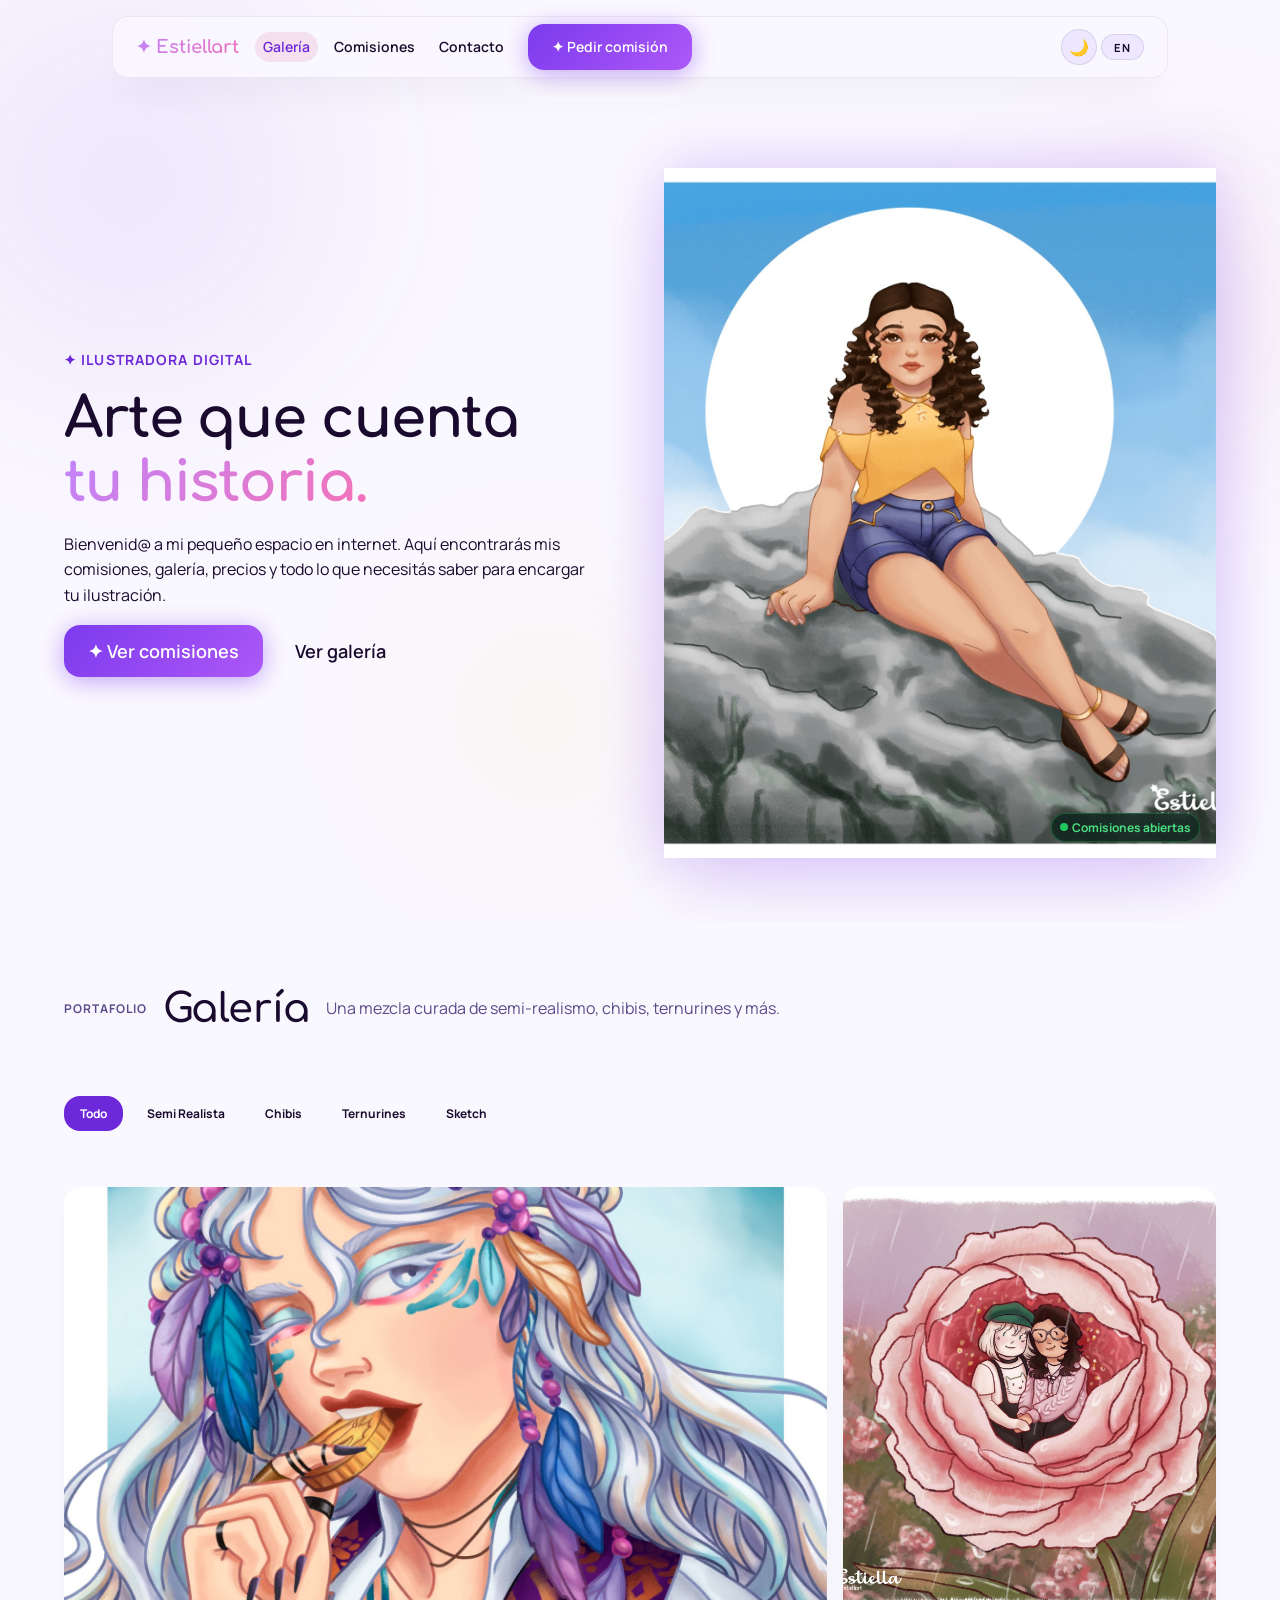
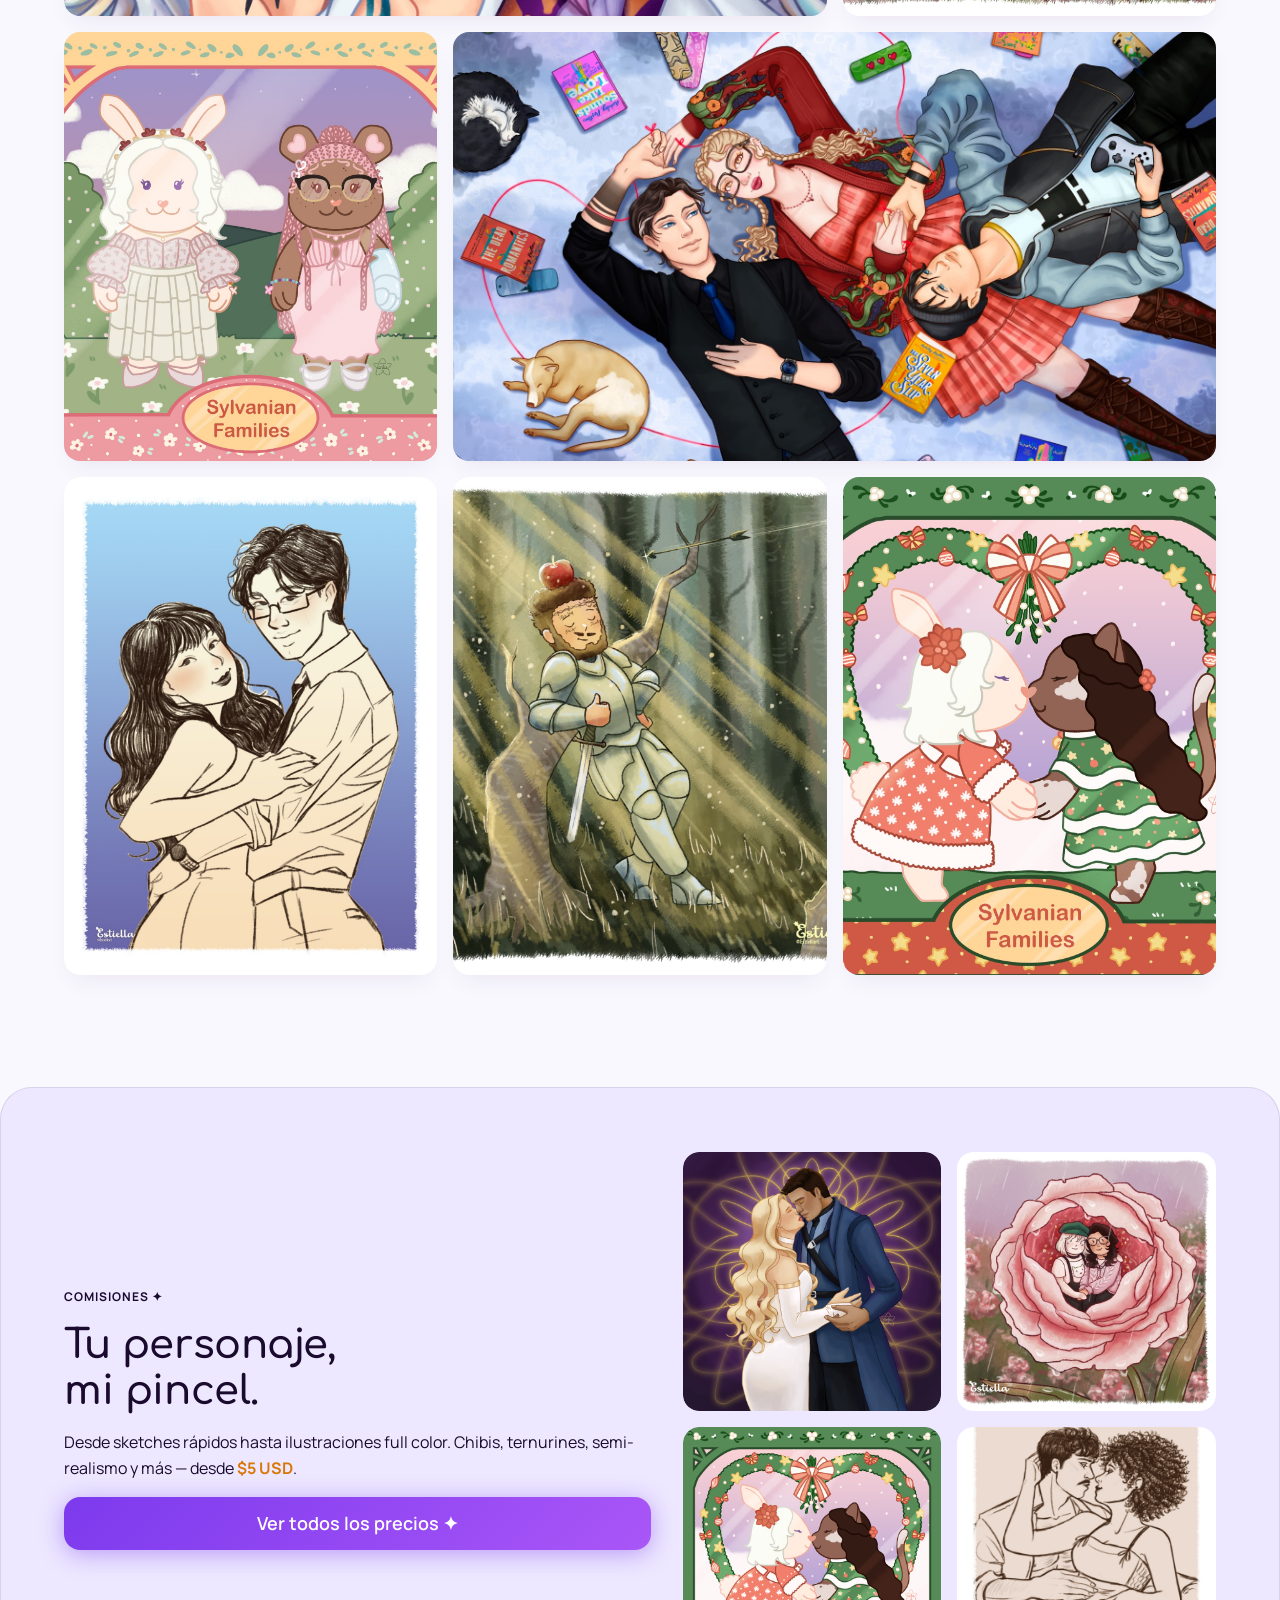
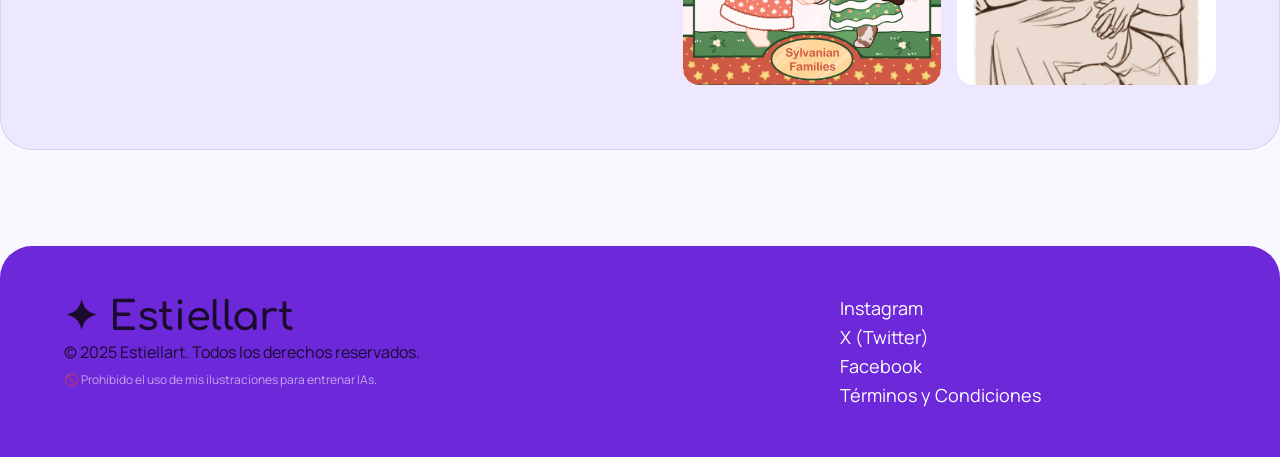
==== commit 83cc1c4e: "feat: asignar imagenes reales a la galeria y tabla de precios" ====
--- a/index.html
+++ b/index.html
@@ -95,9 +95,14 @@
 
           <article class="hero__media reveal" aria-label="Arte destacado de Estiellart">
             <div class="hero__image-frame">
-              <div class="placeholder hero__image" style="aspect-ratio: 4/5" id="hero-artwork-placeholder">
-                <span class="placeholder__text">Tu arte aquí ✦</span>
-              </div>
+              <img
+                src="img/hero-imagen/41e95715-6b14-40b0-be30-b97e6b61474d.jpg"
+                alt="Ilustración destacada de Estiellart"
+                class="hero__image"
+                style="aspect-ratio: 4/5; width: 100%; object-fit: cover; border-radius: var(--radius-xl);"
+                id="hero-artwork-placeholder"
+                loading="eager"
+              />
               <div class="hero__badge-status badge badge--open" aria-label="Comisiones abiertas">
                 <span class="store-header__status-dot animate-pulse" aria-hidden="true"></span>
                 <span id="hero-badge-text">Comisiones abiertas</span>
@@ -129,7 +134,7 @@
 
           <div class="gallery__grid" id="gallery-grid">
             <article class="gallery__item gallery__item--large" style="grid-column: span 8" data-category="semi-realista">
-              <div class="placeholder gallery__media" style="aspect-ratio: 16/9" id="gallery-item-1"></div>
+              <img src="img/Semi-realista/abd993fd-4462-4267-988b-76daccd1a641.jpg" alt="Arte semi-realista de Estiellart" class="gallery__media" style="aspect-ratio: 16/9; width: 100%; object-fit: cover; display: block;" id="gallery-item-1" loading="lazy" />
               <div class="gallery__overlay">
                 <div>
                   <h3 class="gallery__overlay-title">Arte Semi-Realista</h3>
@@ -139,7 +144,7 @@
             </article>
 
             <article class="gallery__item gallery__item--small" style="grid-column: span 4" data-category="chibi">
-              <div class="placeholder gallery__media" style="aspect-ratio: 1/1" id="gallery-item-2"></div>
+              <img src="img/Chibi/9767e5ab-9eb8-48ac-8d87-8022c32f184b.jpg" alt="Chibi full color de Estiellart" class="gallery__media" style="aspect-ratio: 1/1; width: 100%; object-fit: cover; display: block;" id="gallery-item-2" loading="lazy" />
               <div class="gallery__overlay">
                 <div>
                   <h3 class="gallery__overlay-title">Chibi Full Color</h3>
@@ -149,7 +154,7 @@
             </article>
 
             <article class="gallery__item gallery__item--small" style="grid-column: span 4" data-category="ternurines">
-              <div class="placeholder gallery__media" style="aspect-ratio: 1/1" id="gallery-item-3"></div>
+              <img src="img/Ternuri/990c20b7-6f8f-425c-b1c4-0d412402f761.jpg" alt="Ternurin de Estiellart" class="gallery__media" style="aspect-ratio: 1/1; width: 100%; object-fit: cover; display: block;" id="gallery-item-3" loading="lazy" />
               <div class="gallery__overlay">
                 <div>
                   <h3 class="gallery__overlay-title">Ternurin</h3>
@@ -159,7 +164,7 @@
             </article>
 
             <article class="gallery__item gallery__item--large" style="grid-column: span 8" data-category="semi-realista">
-              <div class="placeholder gallery__media" style="aspect-ratio: 16/9" id="gallery-item-4"></div>
+              <img src="img/Semi-realista/c4ca17af-2a25-4aca-865f-3bcebce6afdb.jpg" alt="Fan art semi-realista de Estiellart" class="gallery__media" style="aspect-ratio: 16/9; width: 100%; object-fit: cover; display: block;" id="gallery-item-4" loading="lazy" />
               <div class="gallery__overlay">
                 <div>
                   <h3 class="gallery__overlay-title">Fan Art</h3>
@@ -169,7 +174,7 @@
             </article>
 
             <article class="gallery__item gallery__item--portrait" style="grid-column: span 4" data-category="sketch">
-              <div class="placeholder gallery__media" style="aspect-ratio: 3/4" id="gallery-item-5"></div>
+              <img src="img/Sketch/ad09dd92-026b-4fae-a0c6-98b340df049c.jpg" alt="Sketch artístico de Estiellart" class="gallery__media" style="aspect-ratio: 3/4; width: 100%; object-fit: cover; display: block;" id="gallery-item-5" loading="lazy" />
               <div class="gallery__overlay">
                 <div>
                   <h3 class="gallery__overlay-title">Sketch Color</h3>
@@ -179,7 +184,7 @@
             </article>
 
             <article class="gallery__item gallery__item--square" style="grid-column: span 4" data-category="chibi">
-              <div class="placeholder gallery__media" style="aspect-ratio: 1/1" id="gallery-item-6"></div>
+              <img src="img/Chibi/e73e88b0-4e67-45c7-a0e0-c87105d996a0.jpg" alt="Chibi simple color de Estiellart" class="gallery__media" style="aspect-ratio: 1/1; width: 100%; object-fit: cover; display: block;" id="gallery-item-6" loading="lazy" />
               <div class="gallery__overlay">
                 <div>
                   <h3 class="gallery__overlay-title">Chibi Simple Color</h3>
@@ -189,7 +194,7 @@
             </article>
 
             <article class="gallery__item gallery__item--square" style="grid-column: span 4" data-category="ternurines">
-              <div class="placeholder gallery__media" style="aspect-ratio: 1/1" id="gallery-item-7"></div>
+              <img src="img/Ternuri/b0d77772-de0b-4d78-a9bc-1de51d17e6d4.jpg" alt="Ternurines de Estiellart" class="gallery__media" style="aspect-ratio: 1/1; width: 100%; object-fit: cover; display: block;" id="gallery-item-7" loading="lazy" />
               <div class="gallery__overlay">
                 <div>
                   <h3 class="gallery__overlay-title">Ternurines</h3>
@@ -220,22 +225,26 @@
 
           <div class="shop-bento__grid" aria-label="Ejemplos de comisiones">
             <article class="shop-bento__item">
-              <div class="placeholder shop-bento__media" style="aspect-ratio: 1/1">
+              <div class="shop-bento__media" style="aspect-ratio: 1/1; position: relative; overflow: hidden;">
+                <img src="img/fullcolor-halfbody/844c4656-e7a6-4606-8ca0-71544a35da4d.jpg" alt="Comisión full color" style="width: 100%; height: 100%; object-fit: cover; display: block;" loading="lazy" />
                 <span class="shop-bento__label">Full Color</span>
               </div>
             </article>
             <article class="shop-bento__item">
-              <div class="placeholder shop-bento__media" style="aspect-ratio: 1/1">
+              <div class="shop-bento__media" style="aspect-ratio: 1/1; position: relative; overflow: hidden;">
+                <img src="img/Chibi/9767e5ab-9eb8-48ac-8d87-8022c32f184b.jpg" alt="Comisión chibi" style="width: 100%; height: 100%; object-fit: cover; display: block;" loading="lazy" />
                 <span class="shop-bento__label">Chibi</span>
               </div>
             </article>
             <article class="shop-bento__item">
-              <div class="placeholder shop-bento__media" style="aspect-ratio: 1/1">
+              <div class="shop-bento__media" style="aspect-ratio: 1/1; position: relative; overflow: hidden;">
+                <img src="img/Ternuri/b0d77772-de0b-4d78-a9bc-1de51d17e6d4.jpg" alt="Comisión ternurín" style="width: 100%; height: 100%; object-fit: cover; display: block;" loading="lazy" />
                 <span class="shop-bento__label">Ternurín</span>
               </div>
             </article>
             <article class="shop-bento__item">
-              <div class="placeholder shop-bento__media" style="aspect-ratio: 1/1">
+              <div class="shop-bento__media" style="aspect-ratio: 1/1; position: relative; overflow: hidden;">
+                <img src="img/Skeatch-halfbody/1ccc4c1b-7454-4a24-b92b-17efc473d897.jpg" alt="Comisión sketch" style="width: 100%; height: 100%; object-fit: cover; display: block;" loading="lazy" />
                 <span class="shop-bento__label">Sketch</span>
               </div>
             </article>
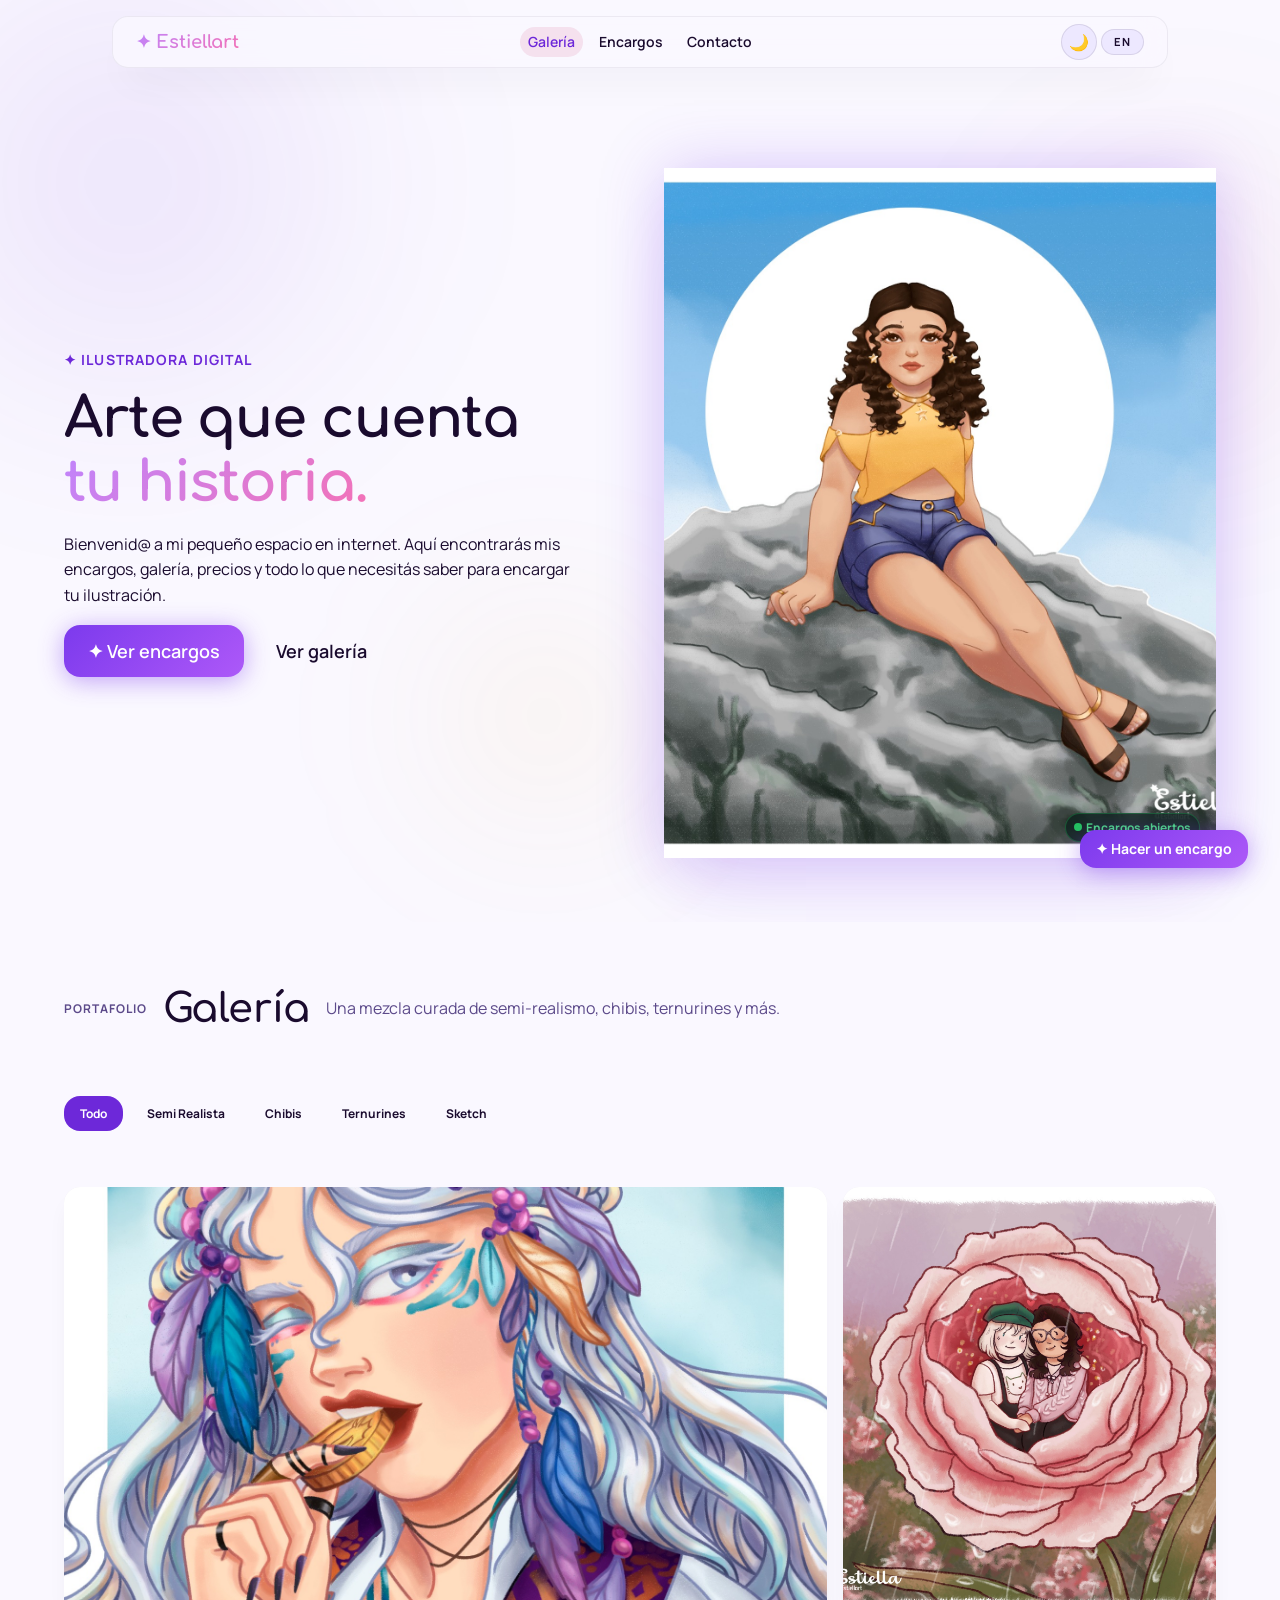
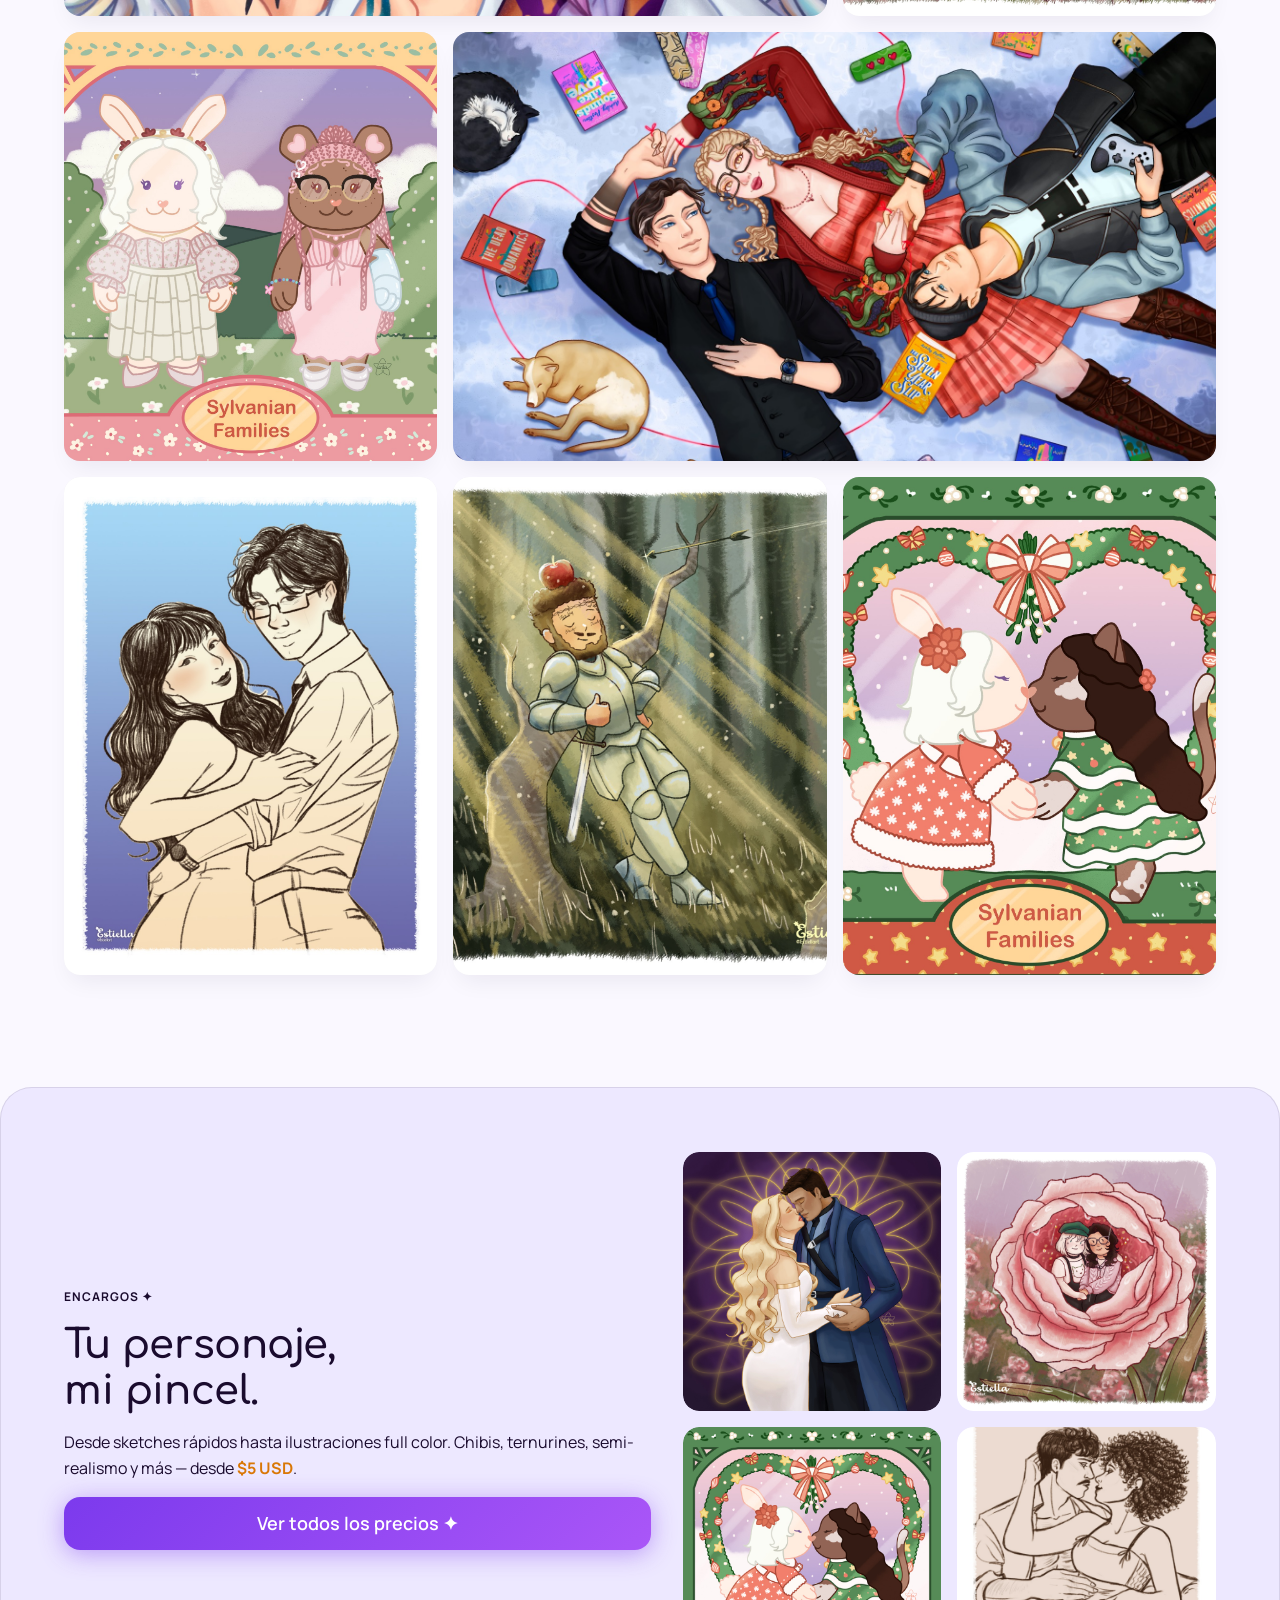
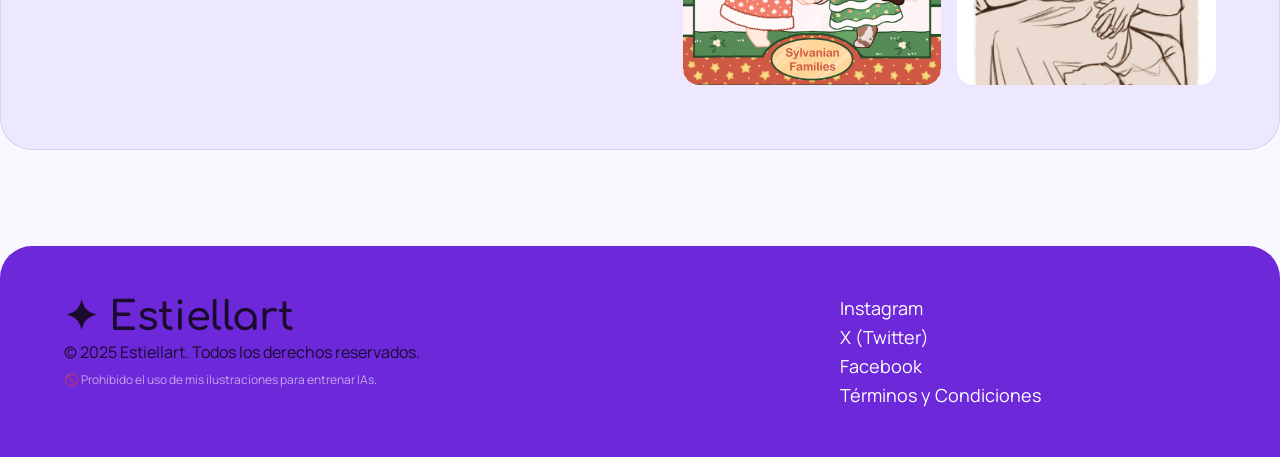
==== commit 2ac97b2c: "feat: replace commission CTA with floating action button, rename terminology to "Encargos", and add " ====
--- a/index.html
+++ b/index.html
@@ -4,7 +4,7 @@
     <meta charset="UTF-8" />
     <meta name="viewport" content="width=device-width, initial-scale=1.0" />
     <title>Estiellart | Ilustradora Digital</title>
-    <meta name="description" content="Bienvenid@ al espacio de Estiellart — ilustradora digital especializada en arte de personajes, chibis, ternurines y más. Comisiones abiertas." />
+    <meta name="description" content="Bienvenid@ al espacio de Estiellart — ilustradora digital especializada en arte de personajes, chibis, ternurines y más. Encargos abiertos." />
 
     <!-- Anti-flash: aplica el tema guardado antes de que cargue el CSS -->
     <script>
@@ -35,13 +35,9 @@
 
         <div class="nav__links" id="nav-links">
           <a class="nav__link nav__link--active" href="index.html" data-page="gallery">Galería</a>
-          <a class="nav__link" href="comisiones.html" data-page="commissions">Comisiones</a>
+          <a class="nav__link" href="comisiones.html" data-page="commissions">Encargos</a>
           <a class="nav__link" href="contacto.html" data-page="contact">Contacto</a>
         </div>
-
-        <a class="nav__cta btn btn--commission" href="comisiones.html" id="nav-commission-cta">
-          ✦ Pedir comisión
-        </a>
 
         <div class="nav__controls">
           <button class="nav__icon-btn" id="theme-toggle" title="Toggle theme" type="button">
@@ -82,12 +78,12 @@
             </h1>
             <p class="hero__description">
               Bienvenid@ a mi pequeño espacio en internet. Aquí encontrarás
-              mis comisiones, galería, precios y todo lo que necesitás saber
+              mis encargos, galería, precios y todo lo que necesitás saber
               para encargar tu ilustración.
             </p>
             <div class="hero__actions">
               <a class="btn btn--commission" href="comisiones.html" id="hero-commission-btn">
-                ✦ Ver comisiones
+                ✦ Ver encargos
               </a>
               <a class="btn btn--ghost" href="#gallery">Ver galería</a>
             </div>
@@ -103,9 +99,9 @@
                 id="hero-artwork-placeholder"
                 loading="eager"
               />
-              <div class="hero__badge-status badge badge--open" aria-label="Comisiones abiertas">
+              <div class="hero__badge-status badge badge--open" aria-label="Encargos abiertos">
                 <span class="store-header__status-dot animate-pulse" aria-hidden="true"></span>
-                <span id="hero-badge-text">Comisiones abiertas</span>
+                <span id="hero-badge-text">Encargos abiertos</span>
               </div>
             </div>
           </article>
@@ -210,7 +206,7 @@
       <section class="shop-bento reveal" id="commissions-preview" aria-labelledby="commissions-bento-title">
         <div class="container shop-bento__container">
           <article class="shop-bento__content">
-            <p class="label">Comisiones ✦</p>
+            <p class="label">Encargos ✦</p>
             <h2 class="shop-bento__title" id="commissions-bento-title">
               Tu personaje,<br/>mi pincel.
             </h2>
@@ -223,7 +219,7 @@
             </a>
           </article>
 
-          <div class="shop-bento__grid" aria-label="Ejemplos de comisiones">
+          <div class="shop-bento__grid" aria-label="Ejemplos de encargos">
             <article class="shop-bento__item">
               <div class="shop-bento__media" style="aspect-ratio: 1/1; position: relative; overflow: hidden;">
                 <img src="img/fullcolor-halfbody/844c4656-e7a6-4606-8ca0-71544a35da4d.jpg" alt="Comisión full color" style="width: 100%; height: 100%; object-fit: cover; display: block;" loading="lazy" />
@@ -285,5 +281,8 @@
         </article>
       </div>
     </footer>
+    <a class="fab-cta btn--commission" href="contacto.html" id="fab-commission-btn" aria-label="Hacer un encargo">
+      ✦ Hacer un encargo
+    </a>
   </body>
 </html>
--- a/css/layout.css
+++ b/css/layout.css
@@ -25,6 +25,60 @@
   transition: var(--transition-tonal), var(--transition-hover);
 }
 
+/* ============================================================
+   FLOATING CTA BUTTON
+   ============================================================ */
+.fab-cta {
+  position: fixed;
+  bottom: var(--space-xl);
+  right: var(--space-xl);
+  z-index: calc(var(--nav-z-index) - 1);
+  display: inline-flex;
+  align-items: center;
+  gap: var(--space-xs);
+  padding: var(--space-sm) var(--space-md);
+  border-radius: var(--radius-squircle);
+  font-family: var(--font-body);
+  font-weight: 700;
+  font-size: var(--text-sm);
+  background: var(--gradient-cta);
+  background-size: 200% auto;
+  color: white;
+  box-shadow: 0 8px 32px color-mix(in srgb, var(--color-primary) 40%, transparent),
+              0 2px 8px rgba(0,0,0,.25);
+  animation: btn-shine 4s linear infinite, fab-enter 0.5s cubic-bezier(0.34, 1.56, 0.64, 1) both;
+  transition: transform 0.25s cubic-bezier(0.34, 1.56, 0.64, 1),
+              box-shadow 0.25s ease;
+  white-space: nowrap;
+}
+
+.fab-cta:hover {
+  transform: translateY(-4px) scale(1.04);
+  box-shadow: 0 16px 48px color-mix(in srgb, var(--color-primary) 50%, transparent),
+              0 4px 16px rgba(0,0,0,.3);
+  color: white;
+}
+
+@keyframes fab-enter {
+  from {
+    opacity: 0;
+    transform: translateY(24px) scale(0.9);
+  }
+  to {
+    opacity: 1;
+    transform: translateY(0) scale(1);
+  }
+}
+
+@media (max-width: 480px) {
+  .fab-cta {
+    right: var(--space-md);
+    bottom: var(--space-lg);
+    padding: var(--space-xs) var(--space-sm);
+    font-size: 0.8rem;
+  }
+}
+
 .nav__brand {
   font-family: var(--font-headline);
   font-weight: 700;
@@ -37,6 +91,10 @@
   display: none;
   align-items: center;
   gap: var(--space-sm);
+  /* Center links absolutely so they don't affect the brand/controls layout */
+  position: absolute;
+  left: 50%;
+  transform: translateX(-50%);
 }
 
 .nav__link {
@@ -59,8 +117,9 @@
   color: var(--color-primary);
 }
 
+/* .nav__cta lives inside nav HTML but is always hidden — replaced by .fab-cta */
 .nav__cta {
-  display: none;
+  display: none !important;
 }
 
 .nav__toggle {
@@ -217,26 +276,6 @@
     display: flex;
   }
 
-  .nav__cta {
-    display: inline-flex;
-    align-items: center;
-    justify-content: center;
-    padding: var(--space-xs) var(--space-md);
-    border-radius: var(--radius-squircle);
-    background: var(--color-primary-container);
-    color: var(--color-on-primary);
-    font-family: var(--font-body);
-    font-weight: 600;
-    font-size: var(--text-sm);
-    box-shadow: var(--shadow-card);
-    transition: var(--transition-hover), var(--transition-tonal);
-  }
-
-  .nav__cta:hover {
-    transform: translateY(-2px);
-    box-shadow: var(--shadow-hover);
-  }
-
   .nav__toggle {
     display: none;
   }
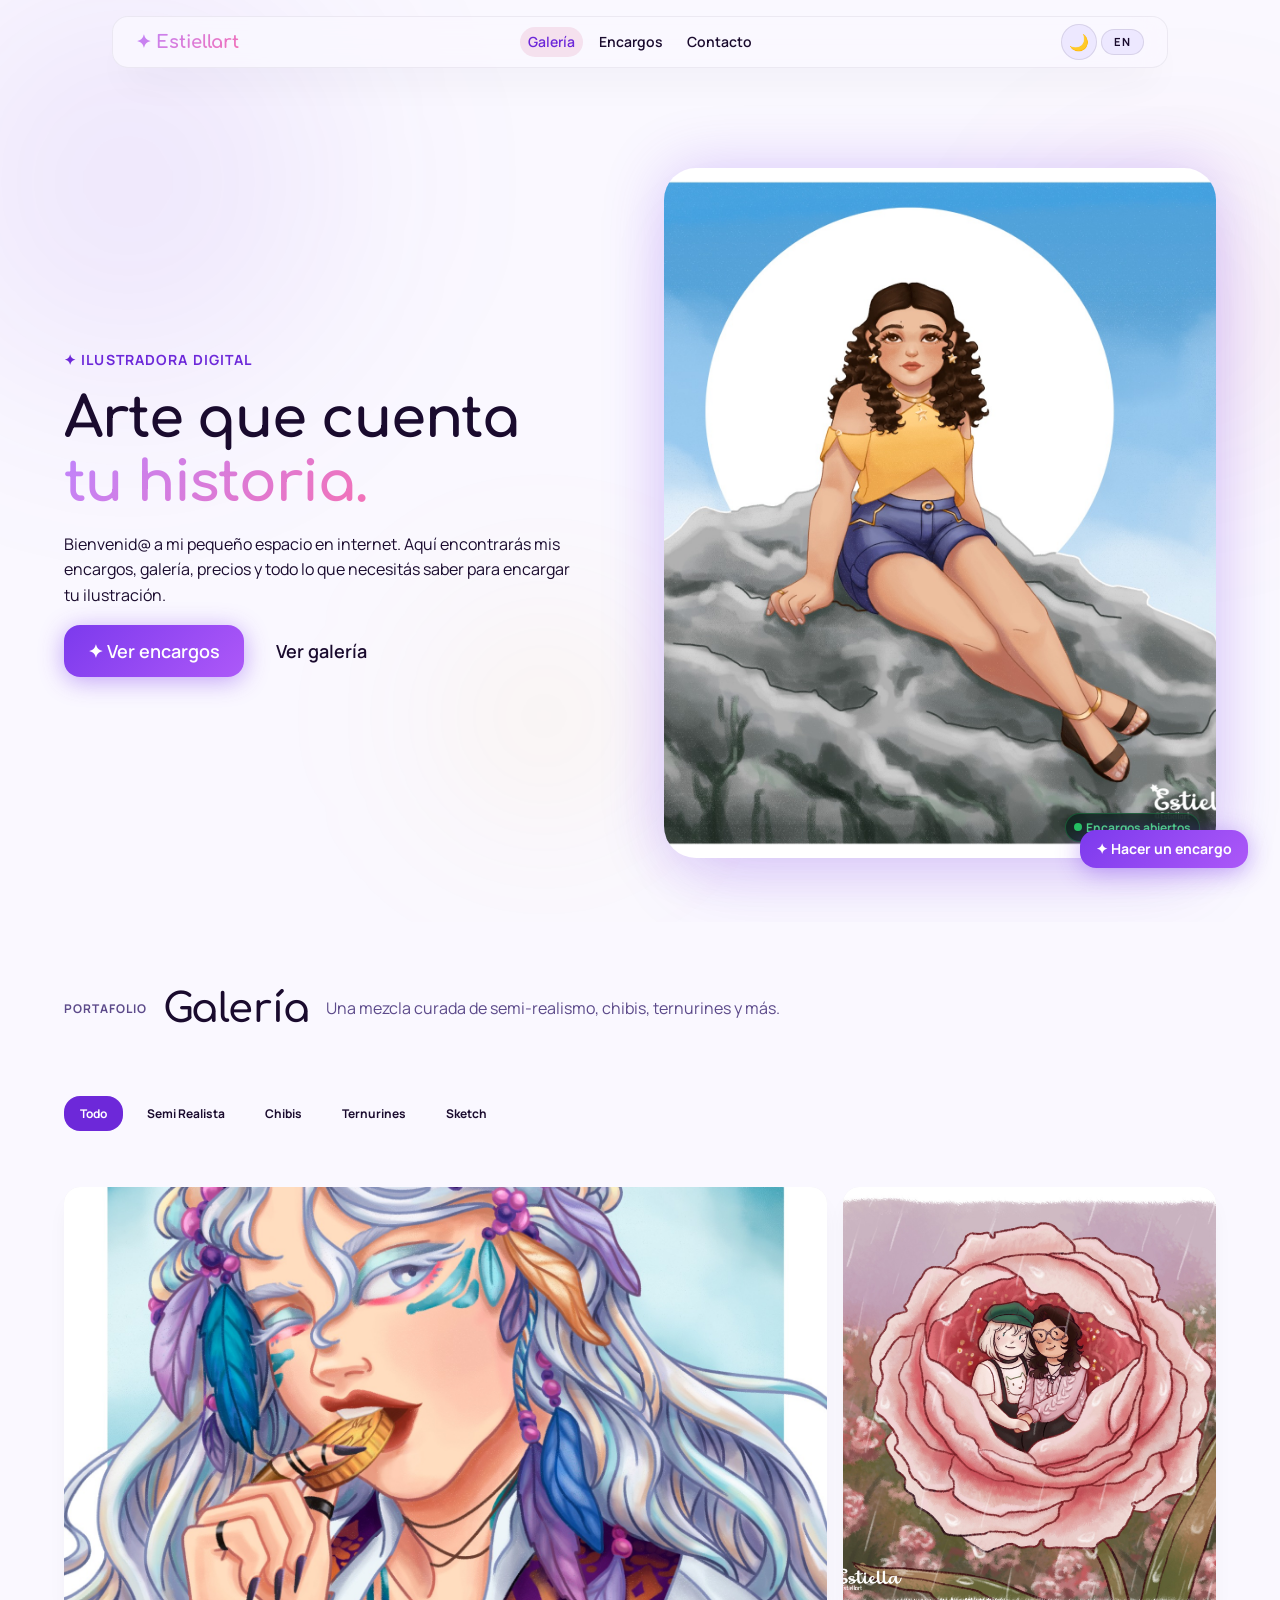
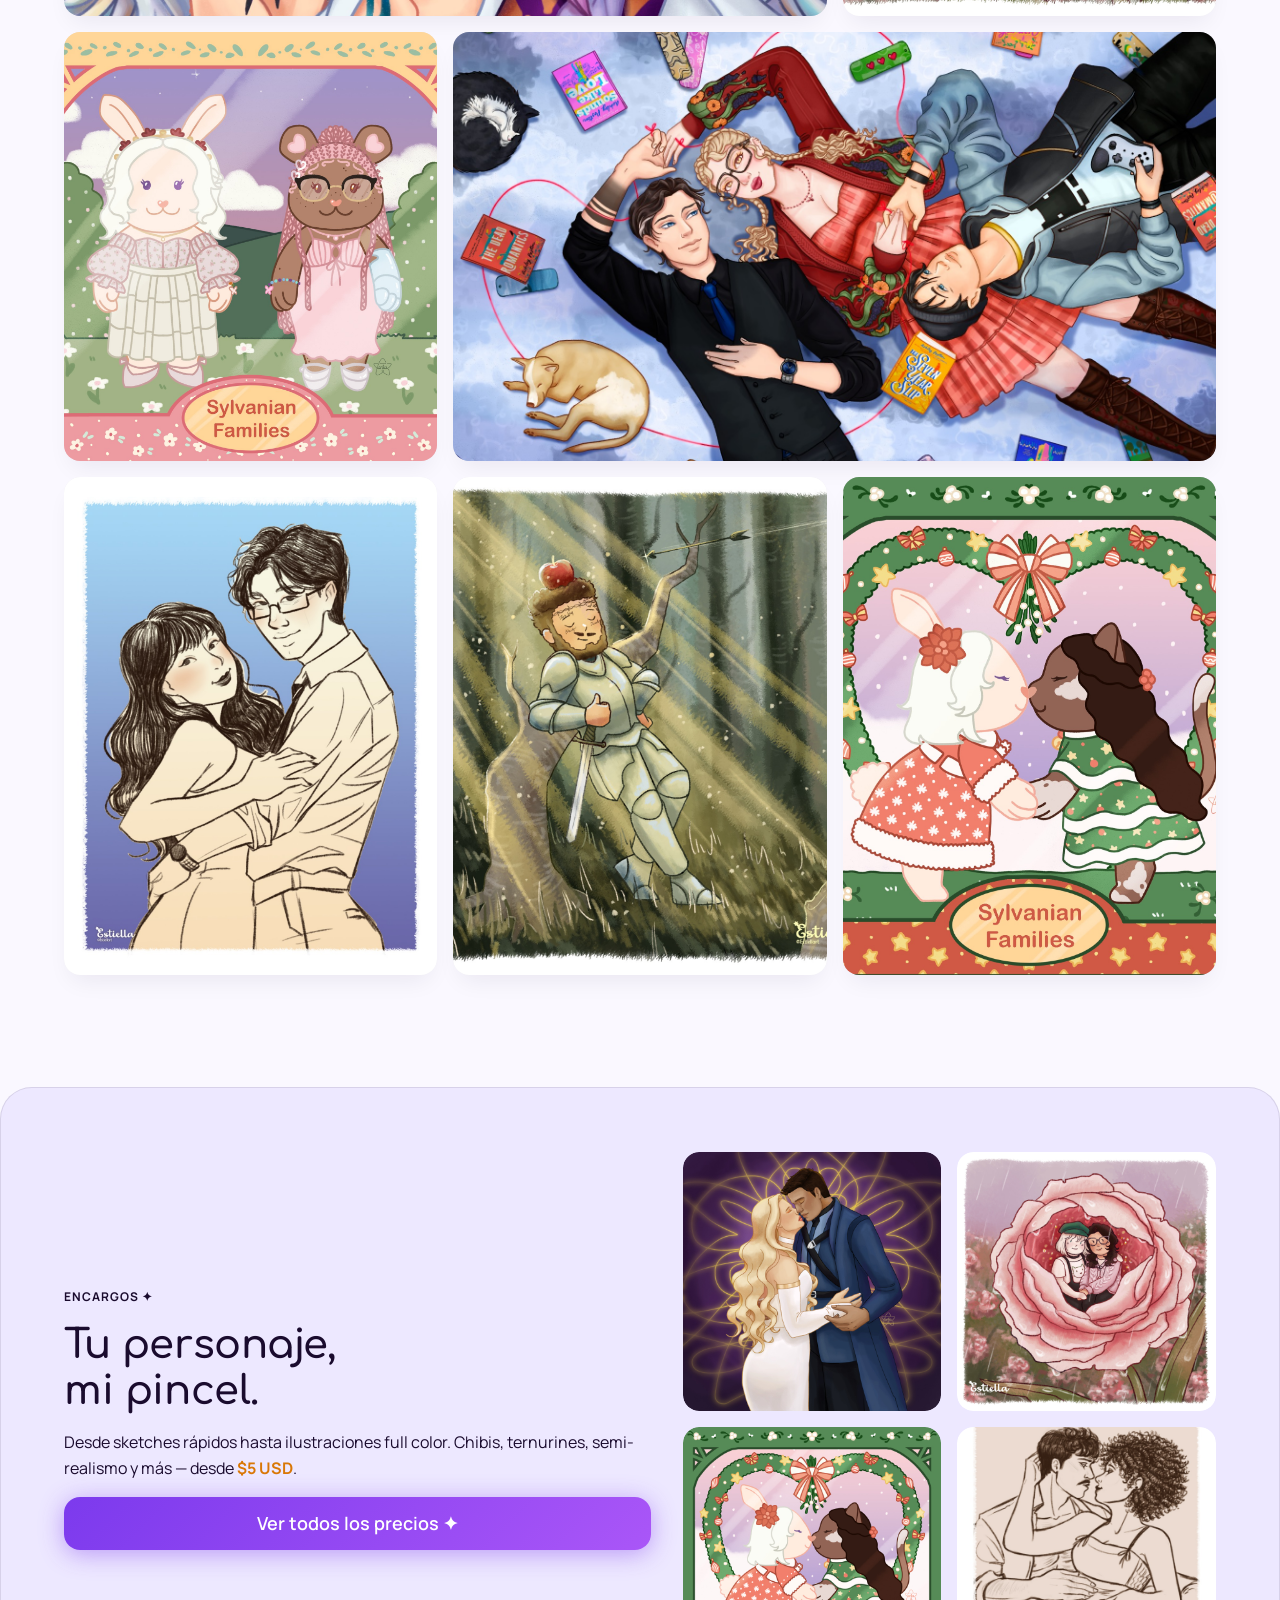
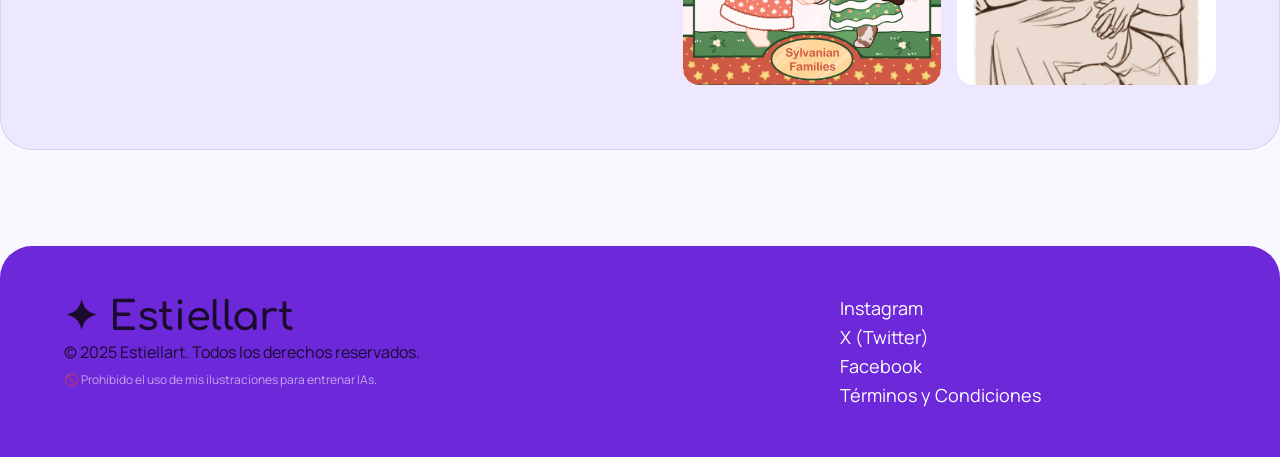
==== commit 3b915fa0: "feat: implement core site functionality including form validation, scroll animations, and component " ====
--- a/index.html
+++ b/index.html
@@ -6,11 +6,21 @@
     <title>Estiellart | Ilustradora Digital</title>
     <meta name="description" content="Bienvenid@ al espacio de Estiellart — ilustradora digital especializada en arte de personajes, chibis, ternurines y más. Encargos abiertos." />
 
+    <link rel="preconnect" href="https://fonts.googleapis.com" />
+    <link rel="preconnect" href="https://fonts.gstatic.com" crossorigin />
+    <link rel="stylesheet" href="https://fonts.googleapis.com/css2?family=Comfortaa:wght@300;400;500;600;700&family=Manrope:wght@200;300;400;500;600;700;800&display=swap" />
+    <link rel="stylesheet" href="https://fonts.googleapis.com/css2?family=Material+Symbols+Outlined:opsz,wght,FILL,GRAD@24,300,0,0&display=swap" />
+
     <!-- Anti-flash: aplica el tema guardado antes de que cargue el CSS -->
     <script>
       (function () {
-        var t = localStorage.getItem('estiellart-theme') ||
-          (window.matchMedia('(prefers-color-scheme: dark)').matches ? 'dark' : 'light');
+        var t = 'light';
+        try {
+          t = localStorage.getItem('estiellart-theme') ||
+            (window.matchMedia('(prefers-color-scheme: dark)').matches ? 'dark' : 'light');
+        } catch (error) {
+          t = window.matchMedia('(prefers-color-scheme: dark)').matches ? 'dark' : 'light';
+        }
         document.documentElement.setAttribute('data-theme', t);
         document.documentElement.style.colorScheme = t;
       })();
@@ -40,11 +50,11 @@
         </div>
 
         <div class="nav__controls">
-          <button class="nav__icon-btn" id="theme-toggle" title="Toggle theme" type="button">
-            <span id="theme-icon">☀️</span>
+          <button class="nav__icon-btn" id="theme-toggle" type="button" aria-label="Cambiar tema">
+            <span id="theme-icon" aria-hidden="true">☀️</span>
           </button>
-          <button class="nav__lang-btn" id="lang-toggle" title="Switch language" type="button">
-            <span id="lang-label">EN</span>
+          <button class="nav__lang-btn" id="lang-toggle" type="button" aria-label="Cambiar idioma">
+            <span id="lang-label" aria-hidden="true">EN</span>
           </button>
         </div>
 
@@ -65,9 +75,9 @@
       <!-- =================== HERO =================== -->
       <section class="hero" aria-labelledby="hero-title">
         <!-- Orbes de fondo animados -->
-        <div class="orb orb--primary" style="width: 50vw; height: 50vw; top: -15%; left: -15%;"></div>
-        <div class="orb orb--secondary" style="width: 35vw; height: 35vw; top: 10%; right: -10%;"></div>
-        <div class="orb orb--gold" style="width: 25vw; height: 25vw; bottom: 5%; left: 30%;"></div>
+        <div class="orb orb--primary orb--home-primary"></div>
+        <div class="orb orb--secondary orb--home-secondary"></div>
+        <div class="orb orb--gold orb--home-gold"></div>
 
         <div class="container hero__container">
           <article class="hero__content reveal">
@@ -95,7 +105,6 @@
                 src="img/hero-imagen/41e95715-6b14-40b0-be30-b97e6b61474d.jpg"
                 alt="Ilustración destacada de Estiellart"
                 class="hero__image"
-                style="aspect-ratio: 4/5; width: 100%; object-fit: cover; border-radius: var(--radius-xl);"
                 id="hero-artwork-placeholder"
                 loading="eager"
               />
@@ -129,8 +138,8 @@
           </div>
 
           <div class="gallery__grid" id="gallery-grid">
-            <article class="gallery__item gallery__item--large" style="grid-column: span 8" data-category="semi-realista">
-              <img src="img/Semi-realista/abd993fd-4462-4267-988b-76daccd1a641.jpg" alt="Arte semi-realista de Estiellart" class="gallery__media" style="aspect-ratio: 16/9; width: 100%; object-fit: cover; display: block;" id="gallery-item-1" loading="lazy" />
+            <article class="gallery__item gallery__item--large" data-category="semi-realista">
+              <img src="img/Semi-realista/abd993fd-4462-4267-988b-76daccd1a641.jpg" alt="Arte semi-realista de Estiellart" class="gallery__media gallery__media--landscape" id="gallery-item-1" loading="lazy" />
               <div class="gallery__overlay">
                 <div>
                   <h3 class="gallery__overlay-title">Arte Semi-Realista</h3>
@@ -139,8 +148,8 @@
               </div>
             </article>
 
-            <article class="gallery__item gallery__item--small" style="grid-column: span 4" data-category="chibi">
-              <img src="img/Chibi/9767e5ab-9eb8-48ac-8d87-8022c32f184b.jpg" alt="Chibi full color de Estiellart" class="gallery__media" style="aspect-ratio: 1/1; width: 100%; object-fit: cover; display: block;" id="gallery-item-2" loading="lazy" />
+            <article class="gallery__item gallery__item--small" data-category="chibi">
+              <img src="img/Chibi/9767e5ab-9eb8-48ac-8d87-8022c32f184b.jpg" alt="Chibi full color de Estiellart" class="gallery__media gallery__media--square" id="gallery-item-2" loading="lazy" />
               <div class="gallery__overlay">
                 <div>
                   <h3 class="gallery__overlay-title">Chibi Full Color</h3>
@@ -149,8 +158,8 @@
               </div>
             </article>
 
-            <article class="gallery__item gallery__item--small" style="grid-column: span 4" data-category="ternurines">
-              <img src="img/Ternuri/990c20b7-6f8f-425c-b1c4-0d412402f761.jpg" alt="Ternurin de Estiellart" class="gallery__media" style="aspect-ratio: 1/1; width: 100%; object-fit: cover; display: block;" id="gallery-item-3" loading="lazy" />
+            <article class="gallery__item gallery__item--small" data-category="ternurines">
+              <img src="img/Ternuri/990c20b7-6f8f-425c-b1c4-0d412402f761.jpg" alt="Ternurin de Estiellart" class="gallery__media gallery__media--square" id="gallery-item-3" loading="lazy" />
               <div class="gallery__overlay">
                 <div>
                   <h3 class="gallery__overlay-title">Ternurin</h3>
@@ -159,8 +168,8 @@
               </div>
             </article>
 
-            <article class="gallery__item gallery__item--large" style="grid-column: span 8" data-category="semi-realista">
-              <img src="img/Semi-realista/c4ca17af-2a25-4aca-865f-3bcebce6afdb.jpg" alt="Fan art semi-realista de Estiellart" class="gallery__media" style="aspect-ratio: 16/9; width: 100%; object-fit: cover; display: block;" id="gallery-item-4" loading="lazy" />
+            <article class="gallery__item gallery__item--large" data-category="semi-realista">
+              <img src="img/Semi-realista/c4ca17af-2a25-4aca-865f-3bcebce6afdb.jpg" alt="Fan art semi-realista de Estiellart" class="gallery__media gallery__media--landscape" id="gallery-item-4" loading="lazy" />
               <div class="gallery__overlay">
                 <div>
                   <h3 class="gallery__overlay-title">Fan Art</h3>
@@ -169,8 +178,8 @@
               </div>
             </article>
 
-            <article class="gallery__item gallery__item--portrait" style="grid-column: span 4" data-category="sketch">
-              <img src="img/Sketch/ad09dd92-026b-4fae-a0c6-98b340df049c.jpg" alt="Sketch artístico de Estiellart" class="gallery__media" style="aspect-ratio: 3/4; width: 100%; object-fit: cover; display: block;" id="gallery-item-5" loading="lazy" />
+            <article class="gallery__item gallery__item--portrait" data-category="sketch">
+              <img src="img/Sketch/ad09dd92-026b-4fae-a0c6-98b340df049c.jpg" alt="Sketch artístico de Estiellart" class="gallery__media gallery__media--portrait" id="gallery-item-5" loading="lazy" />
               <div class="gallery__overlay">
                 <div>
                   <h3 class="gallery__overlay-title">Sketch Color</h3>
@@ -179,8 +188,8 @@
               </div>
             </article>
 
-            <article class="gallery__item gallery__item--square" style="grid-column: span 4" data-category="chibi">
-              <img src="img/Chibi/e73e88b0-4e67-45c7-a0e0-c87105d996a0.jpg" alt="Chibi simple color de Estiellart" class="gallery__media" style="aspect-ratio: 1/1; width: 100%; object-fit: cover; display: block;" id="gallery-item-6" loading="lazy" />
+            <article class="gallery__item gallery__item--square" data-category="chibi">
+              <img src="img/Chibi/e73e88b0-4e67-45c7-a0e0-c87105d996a0.jpg" alt="Chibi simple color de Estiellart" class="gallery__media gallery__media--square" id="gallery-item-6" loading="lazy" />
               <div class="gallery__overlay">
                 <div>
                   <h3 class="gallery__overlay-title">Chibi Simple Color</h3>
@@ -189,8 +198,8 @@
               </div>
             </article>
 
-            <article class="gallery__item gallery__item--square" style="grid-column: span 4" data-category="ternurines">
-              <img src="img/Ternuri/b0d77772-de0b-4d78-a9bc-1de51d17e6d4.jpg" alt="Ternurines de Estiellart" class="gallery__media" style="aspect-ratio: 1/1; width: 100%; object-fit: cover; display: block;" id="gallery-item-7" loading="lazy" />
+            <article class="gallery__item gallery__item--square" data-category="ternurines">
+              <img src="img/Ternuri/b0d77772-de0b-4d78-a9bc-1de51d17e6d4.jpg" alt="Ternurines de Estiellart" class="gallery__media gallery__media--square" id="gallery-item-7" loading="lazy" />
               <div class="gallery__overlay">
                 <div>
                   <h3 class="gallery__overlay-title">Ternurines</h3>
@@ -221,26 +230,26 @@
 
           <div class="shop-bento__grid" aria-label="Ejemplos de encargos">
             <article class="shop-bento__item">
-              <div class="shop-bento__media" style="aspect-ratio: 1/1; position: relative; overflow: hidden;">
-                <img src="img/fullcolor-halfbody/844c4656-e7a6-4606-8ca0-71544a35da4d.jpg" alt="Comisión full color" style="width: 100%; height: 100%; object-fit: cover; display: block;" loading="lazy" />
+              <div class="shop-bento__media">
+                <img src="img/fullcolor-halfbody/844c4656-e7a6-4606-8ca0-71544a35da4d.jpg" alt="Comisión full color" class="shop-bento__image" loading="lazy" />
                 <span class="shop-bento__label">Full Color</span>
               </div>
             </article>
             <article class="shop-bento__item">
-              <div class="shop-bento__media" style="aspect-ratio: 1/1; position: relative; overflow: hidden;">
-                <img src="img/Chibi/9767e5ab-9eb8-48ac-8d87-8022c32f184b.jpg" alt="Comisión chibi" style="width: 100%; height: 100%; object-fit: cover; display: block;" loading="lazy" />
+              <div class="shop-bento__media">
+                <img src="img/Chibi/9767e5ab-9eb8-48ac-8d87-8022c32f184b.jpg" alt="Comisión chibi" class="shop-bento__image" loading="lazy" />
                 <span class="shop-bento__label">Chibi</span>
               </div>
             </article>
             <article class="shop-bento__item">
-              <div class="shop-bento__media" style="aspect-ratio: 1/1; position: relative; overflow: hidden;">
-                <img src="img/Ternuri/b0d77772-de0b-4d78-a9bc-1de51d17e6d4.jpg" alt="Comisión ternurín" style="width: 100%; height: 100%; object-fit: cover; display: block;" loading="lazy" />
+              <div class="shop-bento__media">
+                <img src="img/Ternuri/b0d77772-de0b-4d78-a9bc-1de51d17e6d4.jpg" alt="Comisión ternurín" class="shop-bento__image" loading="lazy" />
                 <span class="shop-bento__label">Ternurín</span>
               </div>
             </article>
             <article class="shop-bento__item">
-              <div class="shop-bento__media" style="aspect-ratio: 1/1; position: relative; overflow: hidden;">
-                <img src="img/Skeatch-halfbody/1ccc4c1b-7454-4a24-b92b-17efc473d897.jpg" alt="Comisión sketch" style="width: 100%; height: 100%; object-fit: cover; display: block;" loading="lazy" />
+              <div class="shop-bento__media">
+                <img src="img/Skeatch-halfbody/1ccc4c1b-7454-4a24-b92b-17efc473d897.jpg" alt="Comisión sketch" class="shop-bento__image" loading="lazy" />
                 <span class="shop-bento__label">Sketch</span>
               </div>
             </article>
@@ -262,17 +271,17 @@
         <article class="footer__meta">
           <ul class="footer__socials" aria-label="Redes sociales">
             <li>
-              <a class="footer__link" href="https://www.instagram.com/estiellart/" target="_blank" rel="noopener" aria-label="Instagram de Estiellart">
+              <a class="footer__link" href="https://www.instagram.com/estiellart/" target="_blank" rel="noopener noreferrer" aria-label="Instagram de Estiellart">
                 Instagram
               </a>
             </li>
             <li>
-              <a class="footer__link" href="https://x.com/estiellart" target="_blank" rel="noopener" aria-label="X / Twitter de Estiellart">
+              <a class="footer__link" href="https://x.com/estiellart" target="_blank" rel="noopener noreferrer" aria-label="X / Twitter de Estiellart">
                 X (Twitter)
               </a>
             </li>
             <li>
-              <a class="footer__link" href="https://www.facebook.com/Estiellart/" target="_blank" rel="noopener" aria-label="Facebook de Estiellart">
+              <a class="footer__link" href="https://www.facebook.com/Estiellart/" target="_blank" rel="noopener noreferrer" aria-label="Facebook de Estiellart">
                 Facebook
               </a>
             </li>
--- a/css/base.css
+++ b/css/base.css
@@ -1,6 +1,3 @@
-@import url('https://fonts.googleapis.com/css2?family=Comfortaa:wght@300;400;500;600;700&family=Manrope:wght@200;300;400;500;600;700;800&display=swap');
-@import url('https://fonts.googleapis.com/css2?family=Material+Symbols+Outlined:opsz,wght,FILL,GRAD@24,300,0,0&display=swap');
-
 /* === RESET === */
 *,
 *::before,
@@ -14,7 +11,7 @@
 
 html {
   -webkit-text-size-adjust: 100%;
-  color-scheme: light;
+  color-scheme: light dark;
 }
 
 body {
--- a/css/layout.css
+++ b/css/layout.css
@@ -340,20 +340,6 @@
   transition: background-color 0.3s ease, color 0.3s ease;
 }
 
-*, *::before, *::after {
-  transition-property: background-color, border-color, color, box-shadow;
-  transition-duration: 0.25s;
-  transition-timing-function: ease;
-}
-
-/* Excepción: animaciones propias no deben verse afectadas */
-.orb,
-.animate-pulse,
-[class*="gallery__item"],
-.btn--commission {
-  transition: unset;
-}
-
 .gallery__item {
   transition: transform 0.4s cubic-bezier(0.22, 1, 0.36, 1),
               box-shadow 0.4s cubic-bezier(0.22, 1, 0.36, 1);
--- a/css/components.css
+++ b/css/components.css
@@ -229,9 +229,34 @@
 }
 
 .hero__image {
+  width: 100%;
+  aspect-ratio: 4 / 5;
+  object-fit: cover;
+  display: block;
   border-radius: var(--radius-squircle-lg);
   box-shadow: var(--shadow-hero), inset 0 0 0 1px var(--color-outline-soft);
   background: var(--color-surface-container-high);
+}
+
+.orb--home-primary {
+  width: 50vw;
+  height: 50vw;
+  top: -15%;
+  left: -15%;
+}
+
+.orb--home-secondary {
+  width: 35vw;
+  height: 35vw;
+  top: 10%;
+  right: -10%;
+}
+
+.orb--home-gold {
+  width: 25vw;
+  height: 25vw;
+  bottom: 5%;
+  left: 30%;
 }
 
 .hero__deco-circle {
@@ -296,6 +321,24 @@
   height: 100%;
 }
 
+.gallery__media--landscape {
+  aspect-ratio: 16 / 9;
+  object-fit: cover;
+  display: block;
+}
+
+.gallery__media--square {
+  aspect-ratio: 1 / 1;
+  object-fit: cover;
+  display: block;
+}
+
+.gallery__media--portrait {
+  aspect-ratio: 3 / 4;
+  object-fit: cover;
+  display: block;
+}
+
 .gallery__item:hover .gallery__overlay {
   opacity: 1;
 }
@@ -340,8 +383,18 @@
 }
 
 .shop-bento__media {
+  aspect-ratio: 1 / 1;
+  position: relative;
+  overflow: hidden;
   border-radius: inherit;
   background: color-mix(in srgb, var(--color-on-primary) 8%, transparent);
+}
+
+.shop-bento__image {
+  width: 100%;
+  height: 100%;
+  object-fit: cover;
+  display: block;
 }
 
 .bento__item:nth-child(even),
@@ -389,6 +442,16 @@
   aspect-ratio: 1 / 1;
   border-radius: var(--radius-squircle);
   background: var(--color-surface-container-high);
+}
+
+.tier-card__image {
+  width: 100%;
+  object-fit: cover;
+  display: block;
+}
+
+.tier-card__image--muted {
+  filter: grayscale(0.3);
 }
 
 .tier:hover .tier__image,
@@ -486,6 +549,35 @@
   display: block;
 }
 
+.form__consent {
+  font-size: var(--text-sm);
+  color: var(--color-on-surface-variant);
+  margin-top: var(--space-xs);
+}
+
+.form__group--hidden {
+  position: absolute;
+  width: 1px;
+  height: 1px;
+  overflow: hidden;
+  clip: rect(0, 0, 0, 0);
+  white-space: nowrap;
+  clip-path: inset(50%);
+}
+
+.contact-details__value--open {
+  color: var(--color-success-700);
+}
+
+.contact-details__dot {
+  display: inline-block;
+  width: 8px;
+  height: 8px;
+  border-radius: 50%;
+  background: var(--color-success-700);
+  margin-right: 6px;
+}
+
 .input,
 .select,
 .textarea {
@@ -713,6 +805,10 @@
 .contact-featured {
   position: relative;
   border-radius: var(--radius-squircle);
+}
+
+.contact-featured__image {
+  aspect-ratio: 4 / 3;
 }
 
 .featured-image__caption,
@@ -729,22 +825,6 @@
   text-align: center;
   font-family: var(--font-headline);
   font-size: var(--text-sm);
-}
-
-/* === INTERACTIVE ELEMENTS: SHARED TRANSITIONS === */
-a,
-button,
-.btn,
-.card,
-.shop-item,
-.filter-btn,
-.social-btn,
-.nav__link,
-.nav__toggle,
-input,
-select,
-textarea {
-  transition: var(--transition-hover), var(--transition-tonal), var(--transition-overlay);
 }
 
 /* === HERO OVERRIDES (dark theme) === */
@@ -861,6 +941,34 @@
   flex-shrink: 0;
 }
 
+.price-block__dot--accent {
+  background: var(--gradient-accent);
+}
+
+.price-block__dot--neutral {
+  background: #e5e7eb;
+}
+
+.price-block__dot--cta {
+  background: var(--gradient-cta);
+}
+
+.price-block__dot--tertiary {
+  background: var(--color-tertiary);
+}
+
+.price-block__dot--secondary {
+  background: var(--color-secondary);
+}
+
+.price-block__dot--porcelain {
+  background: linear-gradient(135deg, #fbcfe8, #c084fc);
+}
+
+.price-block__dot--gold {
+  background: var(--gradient-gold);
+}
+
 .price-block__note {
   font-size: var(--text-sm);
   color: var(--color-on-surface-variant);
@@ -1059,6 +1167,48 @@
   padding-top: calc(var(--space-4xl) + 4.5rem);
 }
 
+.orb--commissions-primary {
+  width: 45vw;
+  height: 45vw;
+  top: -20%;
+  right: -10%;
+}
+
+.orb--commissions-secondary {
+  width: 30vw;
+  height: 30vw;
+  bottom: 0%;
+  left: -5%;
+}
+
+.orb--contact-primary {
+  width: 40vw;
+  height: 40vw;
+  top: -20%;
+  right: -10%;
+}
+
+.orb--contact-gold {
+  width: 25vw;
+  height: 25vw;
+  bottom: 0;
+  left: 0;
+}
+
+.orb--cta-primary {
+  width: 30vw;
+  height: 30vw;
+  top: -50%;
+  left: -10%;
+}
+
+.orb--cta-secondary {
+  width: 20vw;
+  height: 20vw;
+  bottom: -30%;
+  right: -5%;
+}
+
 .store-header__container,
 .contact-header__container {
   position: relative;
@@ -1100,4 +1250,3 @@
   font-weight: 600;
   margin-bottom: var(--space-md);
 }
-
--- a/css/animations.css
+++ b/css/animations.css
@@ -129,19 +129,32 @@
   box-shadow: 0 8px 32px rgba(124, 58, 237, 0.65);
 }
 
-/* === SMOOTH GLOBAL TRANSITIONS === */
-a,
-button,
-.btn,
-.card,
-.shop-item,
-.filter-btn,
-.nav__link,
-.nav__toggle,
-.social-btn,
-.contact-socials__pill,
-input,
-select,
-textarea {
-  transition: var(--transition-hover), var(--transition-tonal), var(--transition-overlay);
+@media (prefers-reduced-motion: reduce) {
+  html:focus-within {
+    scroll-behavior: auto;
+  }
+
+  *,
+  *::before,
+  *::after {
+    animation-duration: 0.01ms !important;
+    animation-iteration-count: 1 !important;
+    transition-duration: 0.01ms !important;
+    scroll-behavior: auto !important;
+  }
+
+  .orb,
+  .animate-pulse,
+  .btn--commission,
+  .fab-cta,
+  .placeholder {
+    animation: none !important;
+  }
+
+  .gallery__item:hover,
+  .tier-card:hover,
+  .btn--commission:hover,
+  .fab-cta:hover {
+    transform: none;
+  }
 }
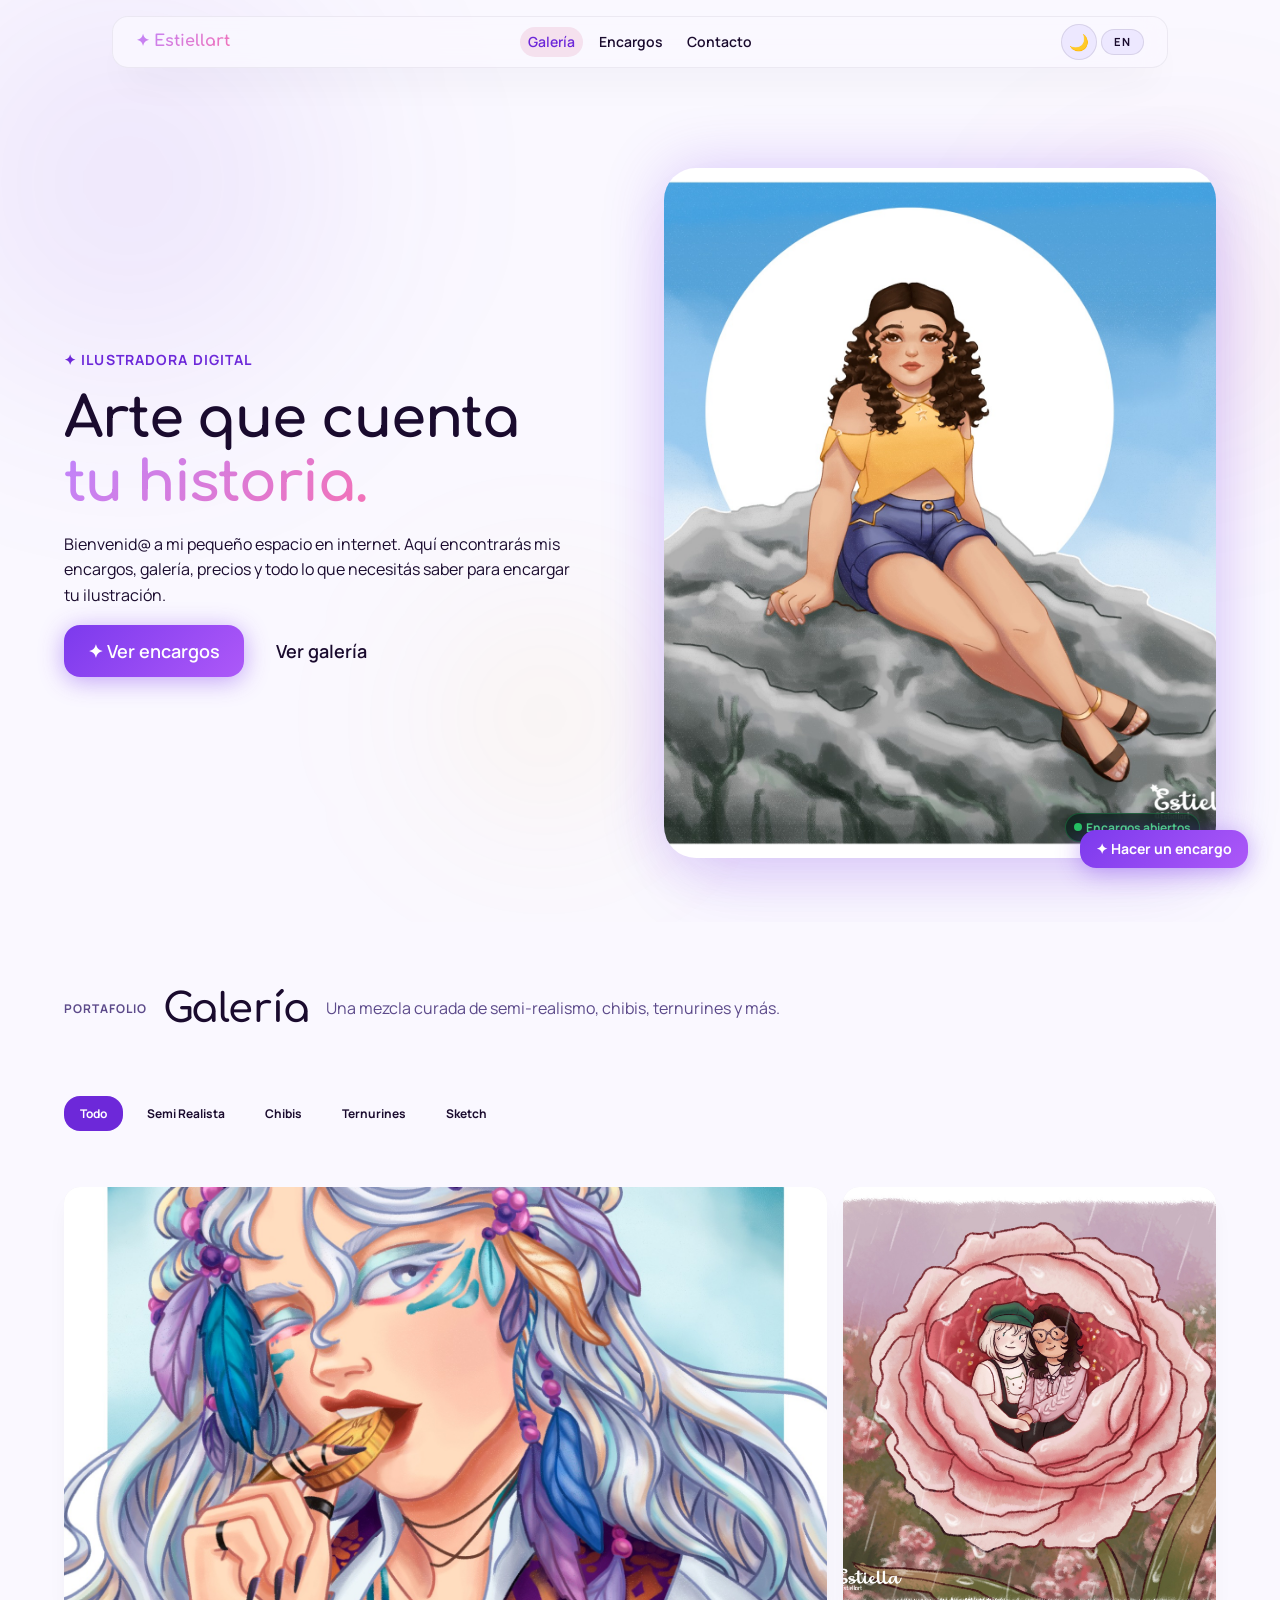
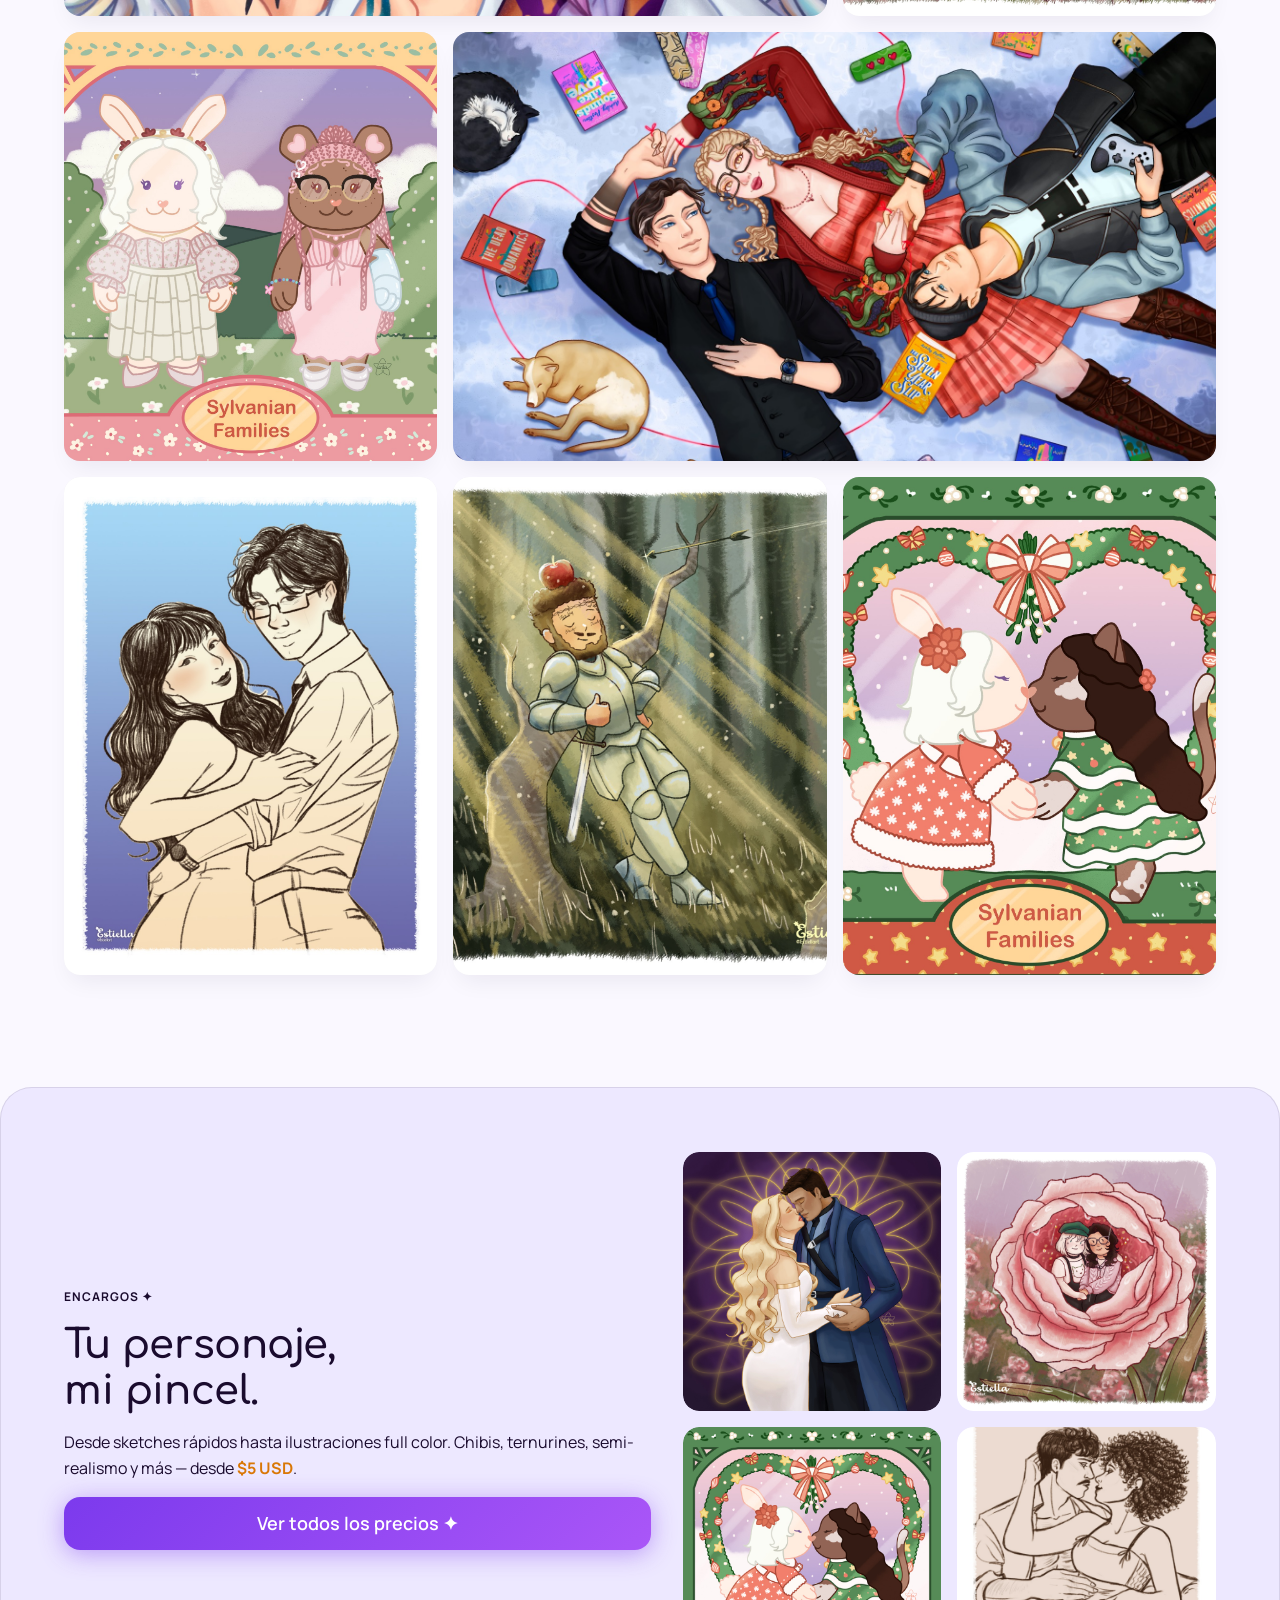
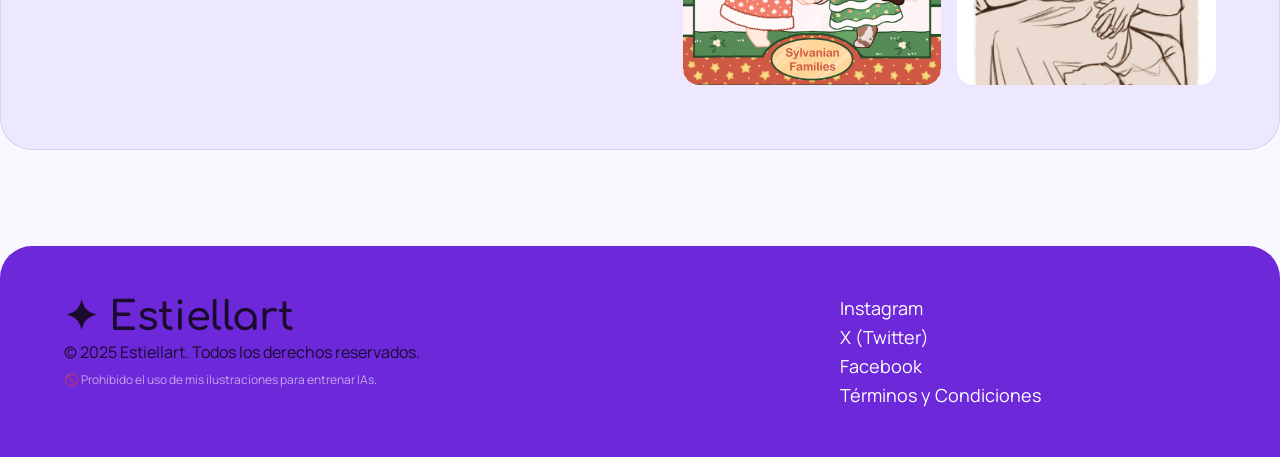
==== commit cbd56f9e: "feat: implement modular component and layout styling for portfolio sections" ====
--- a/index.html
+++ b/index.html
@@ -28,8 +28,8 @@
 
     <link rel="stylesheet" href="css/variables.css" />
     <link rel="stylesheet" href="css/base.css" />
+    <link rel="stylesheet" href="css/components.css" />
     <link rel="stylesheet" href="css/layout.css" />
-    <link rel="stylesheet" href="css/components.css" />
     <link rel="stylesheet" href="css/animations.css" />
 
     <script src="js/nav.js" defer></script>
--- a/css/components.css
+++ b/css/components.css
@@ -193,7 +193,8 @@
 }
 
 /* === HERO / HOME === */
-.hero {
+.hero,
+.store-header {
   padding-top: calc(var(--space-4xl) + 4.5rem);
 }
 
@@ -828,7 +829,8 @@
 }
 
 /* === HERO OVERRIDES (dark theme) === */
-.hero {
+.hero,
+.store-header {
   position: relative;
   overflow: hidden;
   padding-top: calc(var(--space-4xl) + 4.5rem);
--- a/css/layout.css
+++ b/css/layout.css
@@ -240,6 +240,7 @@
     top: calc(100% + var(--space-sm));
     left: 0;
     right: 0;
+    transform: none; /* Fix: reset desktop centering */
     background: color-mix(in srgb, var(--color-surface-container-lowest) 95%, transparent);
     backdrop-filter: blur(24px);
     -webkit-backdrop-filter: blur(24px);
